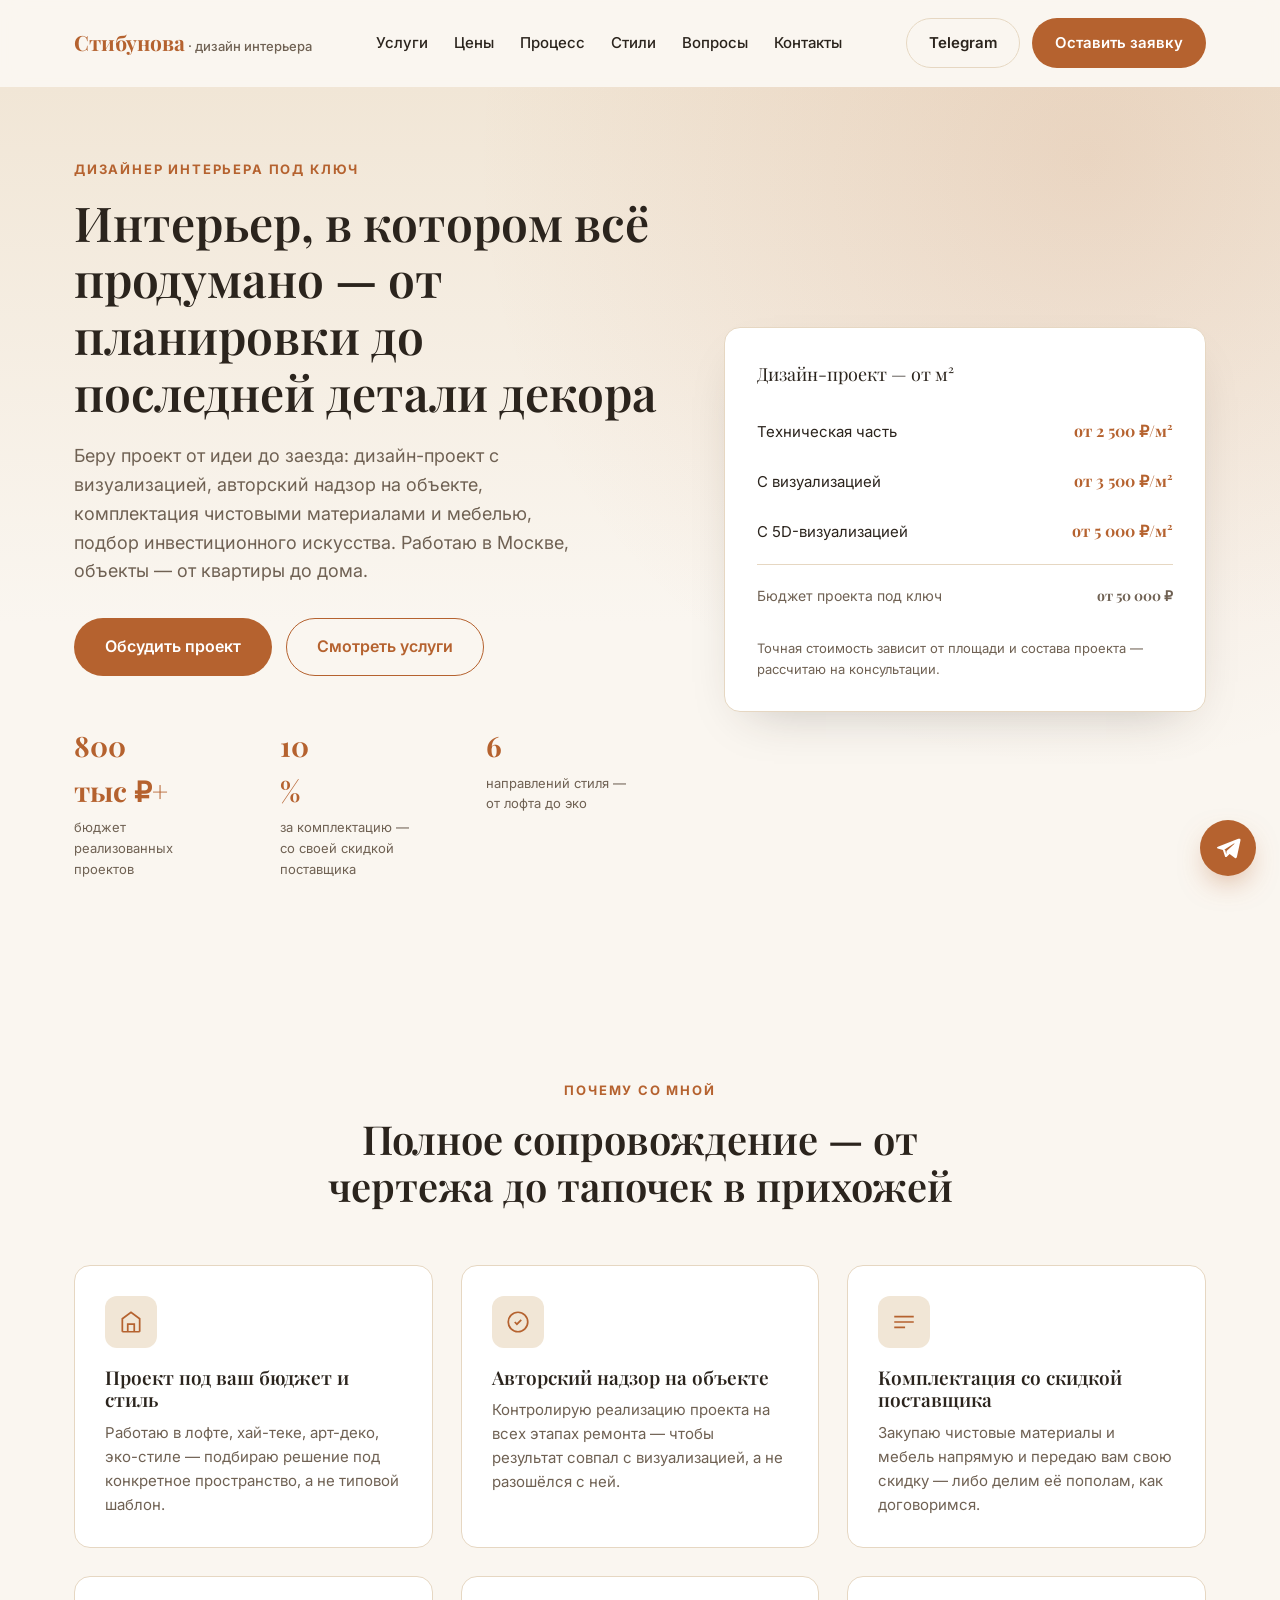
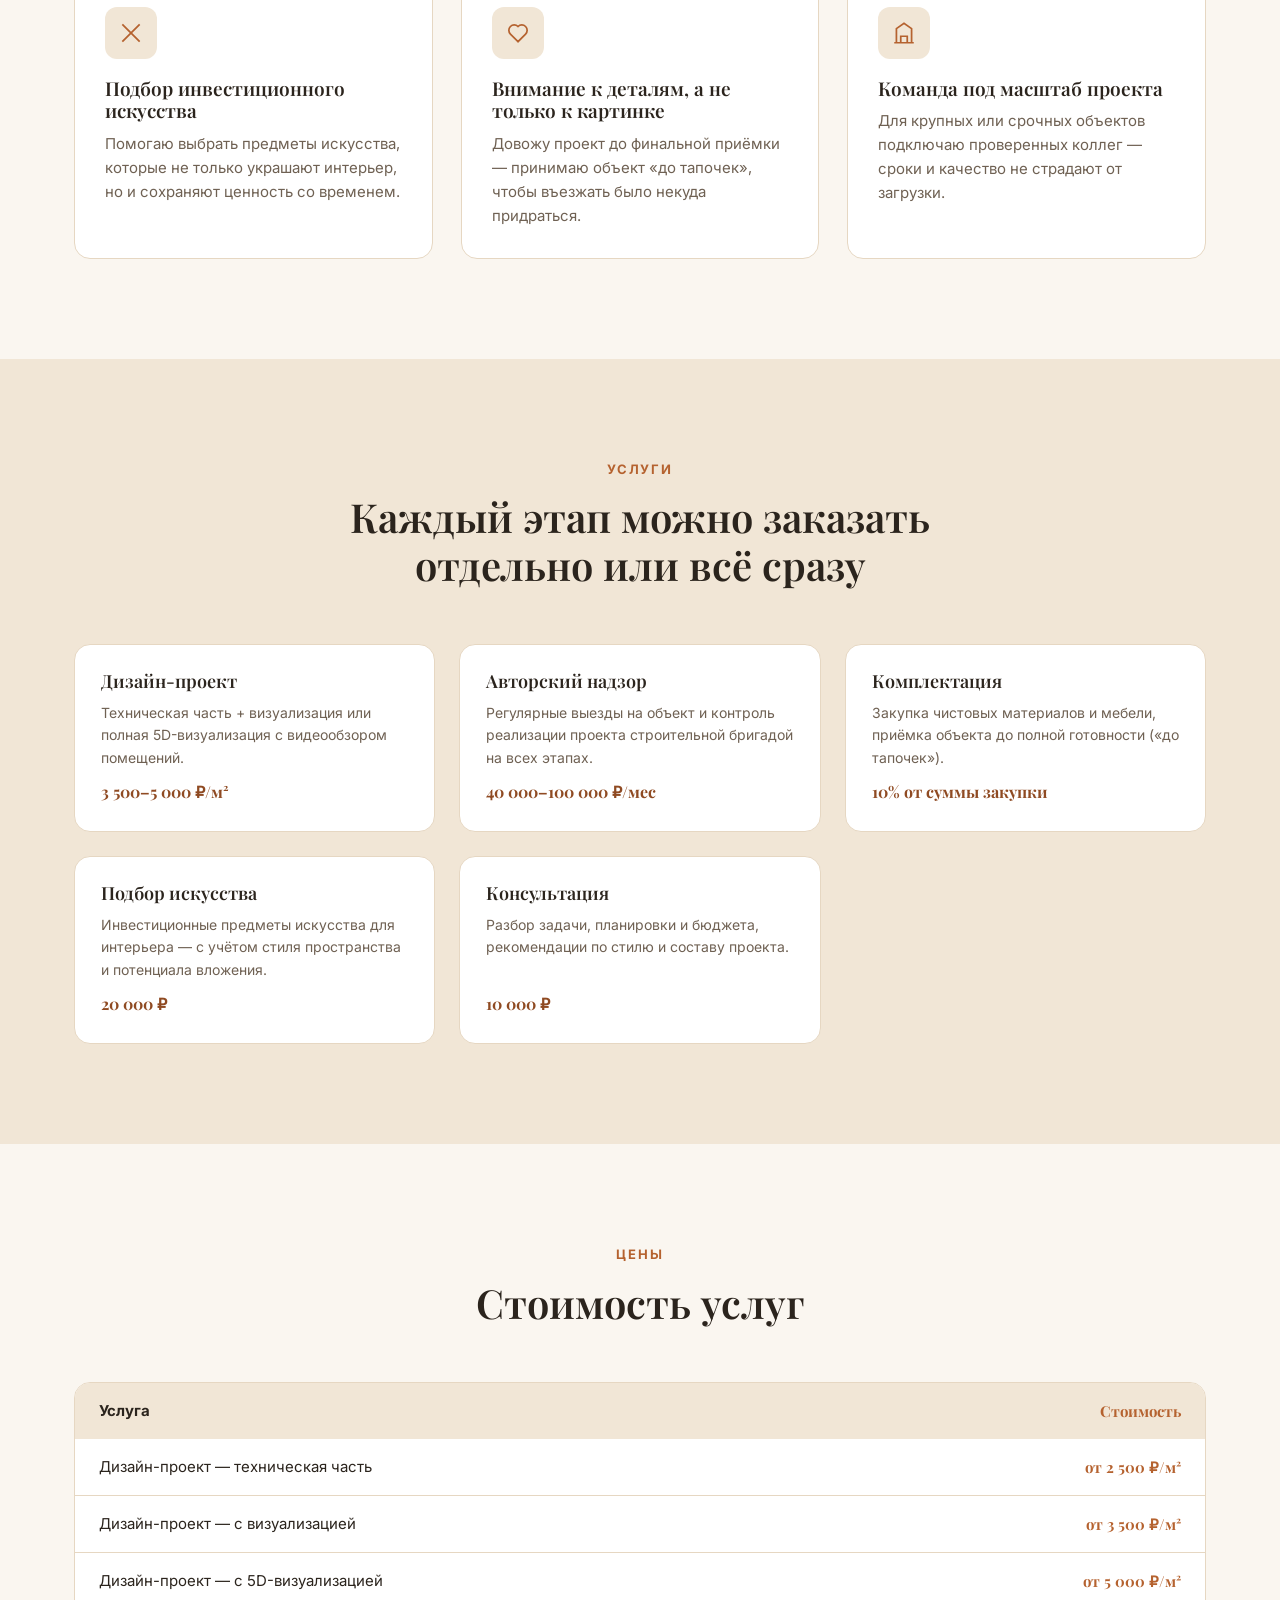
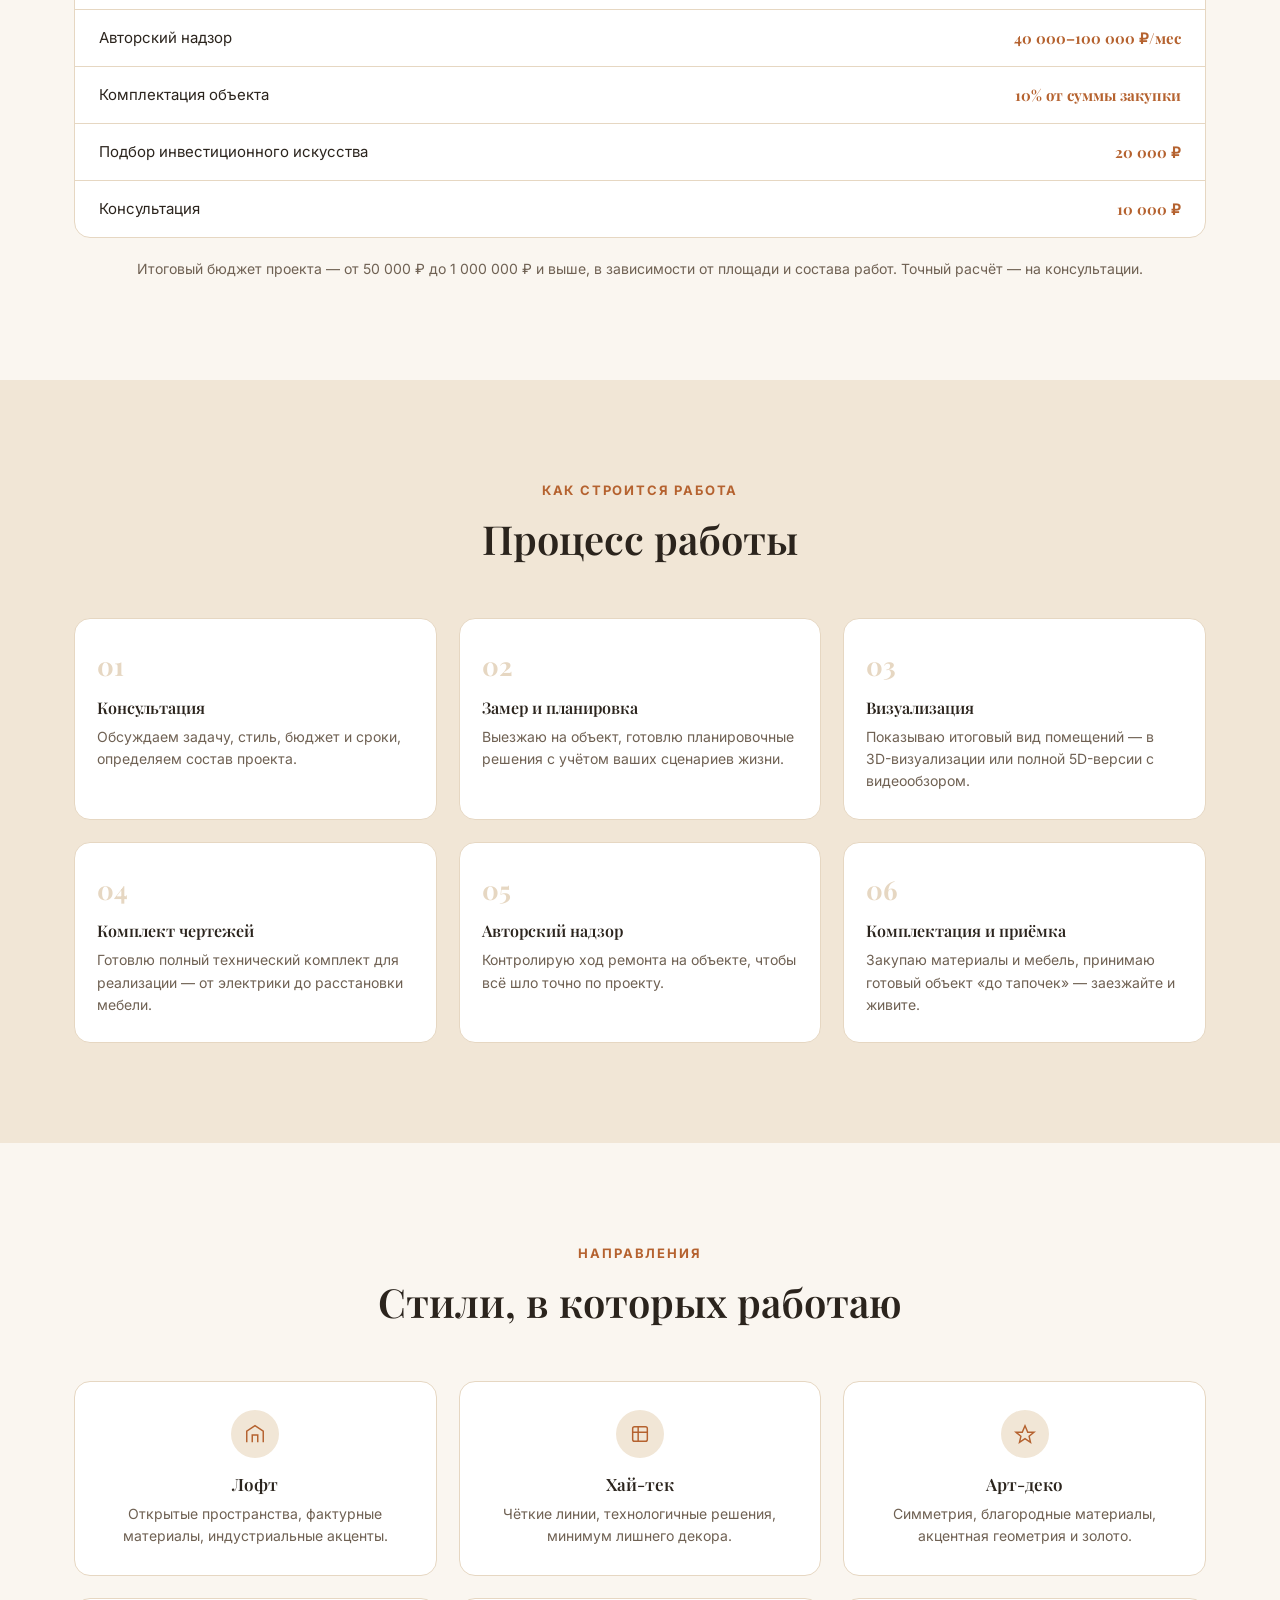
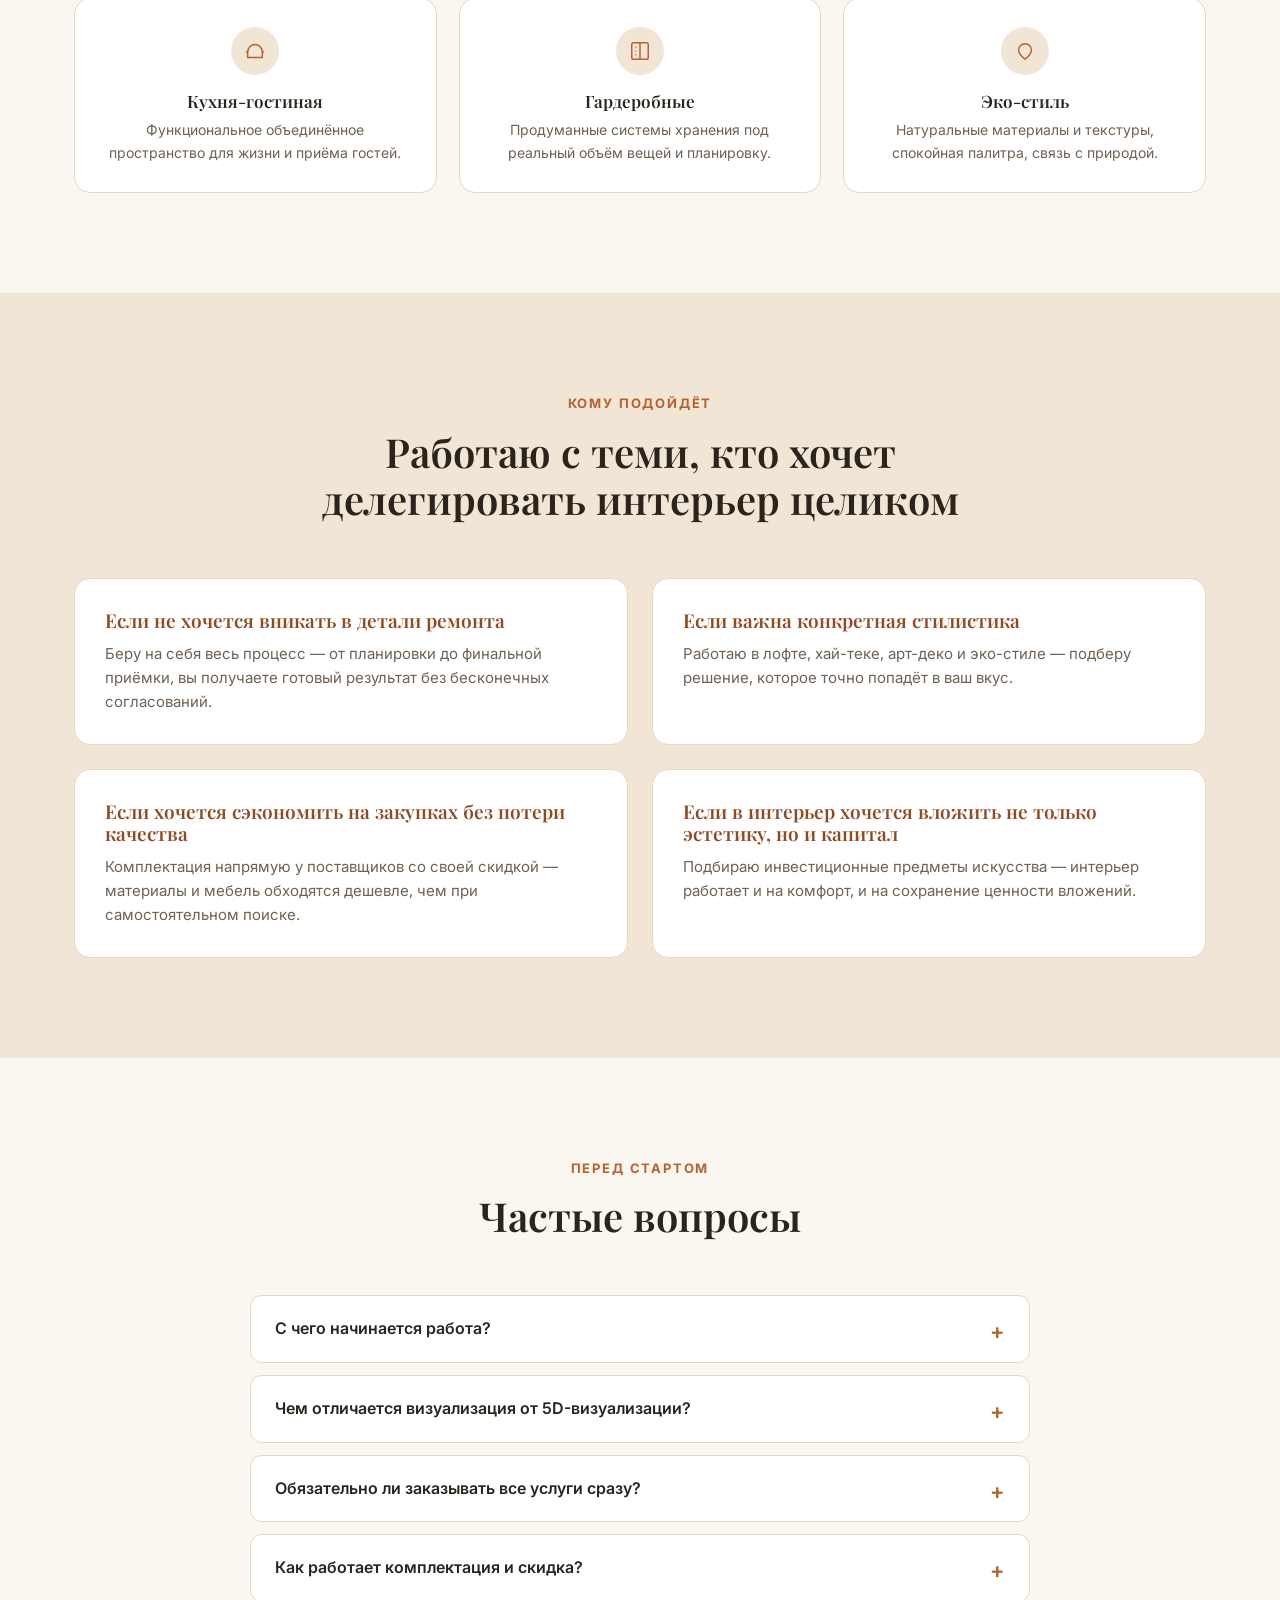
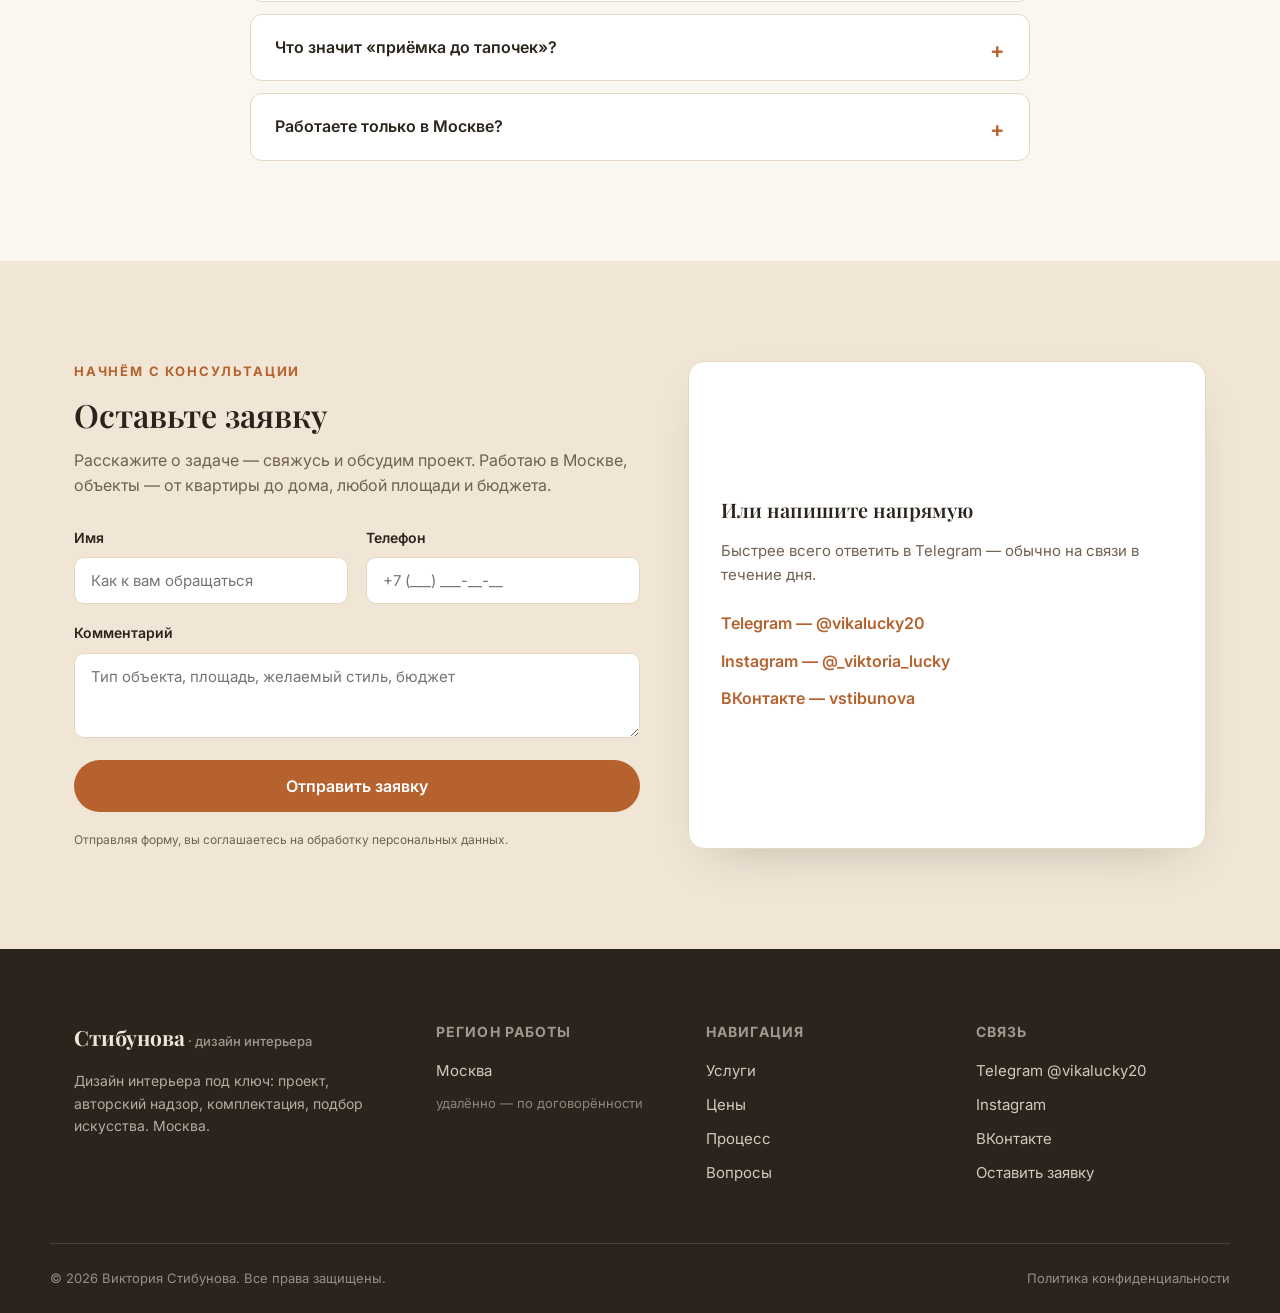
==== index.html @ 81be95ee "init: landing for Виктория Стибунова" ====
<!DOCTYPE html>
<html lang="ru">
<head>
<meta charset="UTF-8">
<meta name="viewport" content="width=device-width, initial-scale=1.0">
<title>Виктория Стибунова — дизайн интерьера под ключ | Москва</title>
<meta name="description" content="Дизайн-проект, авторский надзор, комплектация и подбор искусства. Полное сопровождение интерьера от идеи до заезда — без лишних нервов и переплат.">
<link rel="preconnect" href="https://fonts.googleapis.com">
<link rel="preconnect" href="https://fonts.gstatic.com" crossorigin>
<link href="https://fonts.googleapis.com/css2?family=Playfair+Display:wght@500;600;700&family=Inter:wght@400;500;600;700;800&display=swap" rel="stylesheet">
<link rel="stylesheet" href="styles.css">
</head>
<body>

<header class="header" id="header">
  <div class="header__inner container">
    <a href="#top" class="logo">Стибунова<span class="logo__suffix"> · дизайн интерьера</span></a>
    <nav class="nav" id="nav">
      <a href="#services">Услуги</a>
      <a href="#prices">Цены</a>
      <a href="#process">Процесс</a>
      <a href="#styles">Стили</a>
      <a href="#faq">Вопросы</a>
      <a href="#contacts">Контакты</a>
    </nav>
    <div class="header__actions">
      <a href="https://t.me/vikalucky20" target="_blank" rel="noopener" class="btn btn--ghost header__tg">Telegram</a>
      <a href="#form" class="btn btn--primary">Оставить заявку</a>
      <button class="burger" id="burger" aria-label="Меню"><span></span><span></span><span></span></button>
    </div>
  </div>
</header>

<main id="top">

  <!-- 1. HERO -->
  <section class="hero">
    <div class="container hero__inner">
      <div class="hero__text reveal">
        <p class="eyebrow">Дизайнер интерьера под ключ</p>
        <h1>Интерьер, в котором всё продумано — от планировки до последней детали декора</h1>
        <p class="hero__lead">Беру проект от идеи до заезда: дизайн-проект с визуализацией, авторский надзор на объекте, комплектация чистовыми материалами и мебелью, подбор инвестиционного искусства. Работаю в Москве, объекты — от квартиры до дома.</p>
        <div class="hero__cta">
          <a href="#form" class="btn btn--primary btn--lg">Обсудить проект</a>
          <a href="#services" class="btn btn--outline btn--lg">Смотреть услуги</a>
        </div>
        <div class="hero__stats">
          <div class="stat"><span class="stat__num" data-target="800">0</span><span class="stat__suffix"> тыс ₽+</span><span class="stat__label">бюджет реализованных проектов</span></div>
          <div class="stat"><span class="stat__num" data-target="10">0</span><span class="stat__suffix"> %</span><span class="stat__label">за комплектацию — со своей скидкой поставщика</span></div>
          <div class="stat"><span class="stat__num" data-target="6">0</span><span class="stat__suffix"></span><span class="stat__label">направлений стиля — от лофта до эко</span></div>
        </div>
      </div>
      <div class="hero__card reveal">
        <p class="hero__card-title">Дизайн-проект — от м²</p>
        <div class="hero__card-row">
          <span class="hero__card-label">Техническая часть</span>
          <span class="hero__card-value">от 2 500 ₽/м²</span>
        </div>
        <div class="hero__card-row">
          <span class="hero__card-label">С визуализацией</span>
          <span class="hero__card-value">от 3 500 ₽/м²</span>
        </div>
        <div class="hero__card-row">
          <span class="hero__card-label">С 5D-визуализацией</span>
          <span class="hero__card-value">от 5 000 ₽/м²</span>
        </div>
        <div class="hero__card-divider"></div>
        <div class="hero__card-row hero__card-row--muted">
          <span class="hero__card-label">Бюджет проекта под ключ</span>
          <span class="hero__card-value">от 50 000 ₽</span>
        </div>
        <p class="hero__card-note">Точная стоимость зависит от площади и состава проекта — рассчитаю на консультации.</p>
      </div>
    </div>
  </section>

  <!-- 2. ПРЕИМУЩЕСТВА -->
  <section class="section" id="advantages">
    <div class="container">
      <p class="eyebrow eyebrow--center">Почему со мной</p>
      <h2 class="section__title section__title--center">Полное сопровождение — от чертежа до тапочек в прихожей</h2>
      <div class="adv-grid">
        <div class="adv reveal">
          <div class="adv__icon">
            <svg width="26" height="26" viewBox="0 0 24 24" fill="none" stroke="currentColor" stroke-width="1.6"><path d="M4 21V9l8-6 8 6v12M4 21h16M9 21v-7h6v7"/></svg>
          </div>
          <h3>Проект под ваш бюджет и стиль</h3>
          <p>Работаю в лофте, хай-теке, арт-деко, эко-стиле — подбираю решение под конкретное пространство, а не типовой шаблон.</p>
        </div>
        <div class="adv reveal">
          <div class="adv__icon">
            <svg width="26" height="26" viewBox="0 0 24 24" fill="none" stroke="currentColor" stroke-width="1.6"><circle cx="12" cy="12" r="9"/><path d="M9 12l2 2 4-4"/></svg>
          </div>
          <h3>Авторский надзор на объекте</h3>
          <p>Контролирую реализацию проекта на всех этапах ремонта — чтобы результат совпал с визуализацией, а не разошёлся с ней.</p>
        </div>
        <div class="adv reveal">
          <div class="adv__icon">
            <svg width="26" height="26" viewBox="0 0 24 24" fill="none" stroke="currentColor" stroke-width="1.6"><path d="M3 7h18M3 12h18M3 17h10"/></svg>
          </div>
          <h3>Комплектация со скидкой поставщика</h3>
          <p>Закупаю чистовые материалы и мебель напрямую и передаю вам свою скидку — либо делим её пополам, как договоримся.</p>
        </div>
        <div class="adv reveal">
          <div class="adv__icon">
            <svg width="26" height="26" viewBox="0 0 24 24" fill="none" stroke="currentColor" stroke-width="1.6"><path d="M4 4l16 16M4 20L20 4"/></svg>
          </div>
          <h3>Подбор инвестиционного искусства</h3>
          <p>Помогаю выбрать предметы искусства, которые не только украшают интерьер, но и сохраняют ценность со временем.</p>
        </div>
        <div class="adv reveal">
          <div class="adv__icon">
            <svg width="26" height="26" viewBox="0 0 24 24" fill="none" stroke="currentColor" stroke-width="1.6"><path d="M12 20l-7-7a4.95 4.95 0 010-7 4.95 4.95 0 017 0l0 0a4.95 4.95 0 017 0 4.95 4.95 0 010 7l-7 7z"/></svg>
          </div>
          <h3>Внимание к деталям, а не только к картинке</h3>
          <p>Довожу проект до финальной приёмки — принимаю объект «до тапочек», чтобы въезжать было некуда придраться.</p>
        </div>
        <div class="adv reveal">
          <div class="adv__icon">
            <svg width="26" height="26" viewBox="0 0 24 24" fill="none" stroke="currentColor" stroke-width="1.6"><path d="M3 21h18M5 21V8l7-5 7 5v13M9 21v-6h6v6"/></svg>
          </div>
          <h3>Команда под масштаб проекта</h3>
          <p>Для крупных или срочных объектов подключаю проверенных коллег — сроки и качество не страдают от загрузки.</p>
        </div>
      </div>
    </div>
  </section>

  <!-- 3. УСЛУГИ -->
  <section class="section section--alt" id="services">
    <div class="container">
      <p class="eyebrow eyebrow--center">Услуги</p>
      <h2 class="section__title section__title--center">Каждый этап можно заказать отдельно или всё сразу</h2>
      <div class="srv-grid">
        <div class="srv reveal">
          <h3>Дизайн-проект</h3>
          <p>Техническая часть + визуализация или полная 5D-визуализация с видеообзором помещений.</p>
          <span class="srv__price">3 500–5 000 ₽/м²</span>
        </div>
        <div class="srv reveal">
          <h3>Авторский надзор</h3>
          <p>Регулярные выезды на объект и контроль реализации проекта строительной бригадой на всех этапах.</p>
          <span class="srv__price">40 000–100 000 ₽/мес</span>
        </div>
        <div class="srv reveal">
          <h3>Комплектация</h3>
          <p>Закупка чистовых материалов и мебели, приёмка объекта до полной готовности («до тапочек»).</p>
          <span class="srv__price">10% от суммы закупки</span>
        </div>
        <div class="srv reveal">
          <h3>Подбор искусства</h3>
          <p>Инвестиционные предметы искусства для интерьера — с учётом стиля пространства и потенциала вложения.</p>
          <span class="srv__price">20 000 ₽</span>
        </div>
        <div class="srv reveal">
          <h3>Консультация</h3>
          <p>Разбор задачи, планировки и бюджета, рекомендации по стилю и составу проекта.</p>
          <span class="srv__price">10 000 ₽</span>
        </div>
      </div>
    </div>
  </section>

  <!-- 5. ПРАЙС -->
  <section class="section" id="prices">
    <div class="container">
      <p class="eyebrow eyebrow--center">Цены</p>
      <h2 class="section__title section__title--center">Стоимость услуг</h2>
      <div class="price-table">
        <table>
          <thead>
            <tr><th>Услуга</th><th>Стоимость</th></tr>
          </thead>
          <tbody>
            <tr><td>Дизайн-проект — техническая часть</td><td>от 2 500 ₽/м²</td></tr>
            <tr><td>Дизайн-проект — с визуализацией</td><td>от 3 500 ₽/м²</td></tr>
            <tr><td>Дизайн-проект — с 5D-визуализацией</td><td>от 5 000 ₽/м²</td></tr>
            <tr><td>Авторский надзор</td><td>40 000–100 000 ₽/мес</td></tr>
            <tr><td>Комплектация объекта</td><td>10% от суммы закупки</td></tr>
            <tr><td>Подбор инвестиционного искусства</td><td>20 000 ₽</td></tr>
            <tr><td>Консультация</td><td>10 000 ₽</td></tr>
          </tbody>
        </table>
      </div>
      <p class="price-note">Итоговый бюджет проекта — от 50 000 ₽ до 1 000 000 ₽ и выше, в зависимости от площади и состава работ. Точный расчёт — на консультации.</p>
    </div>
  </section>

  <!-- 6. ПРОЦЕСС -->
  <section class="section section--alt" id="process">
    <div class="container">
      <p class="eyebrow eyebrow--center">Как строится работа</p>
      <h2 class="section__title section__title--center">Процесс работы</h2>
      <div class="steps">
        <div class="step reveal">
          <span class="step__num">01</span>
          <h3>Консультация</h3>
          <p>Обсуждаем задачу, стиль, бюджет и сроки, определяем состав проекта.</p>
        </div>
        <div class="step reveal">
          <span class="step__num">02</span>
          <h3>Замер и планировка</h3>
          <p>Выезжаю на объект, готовлю планировочные решения с учётом ваших сценариев жизни.</p>
        </div>
        <div class="step reveal">
          <span class="step__num">03</span>
          <h3>Визуализация</h3>
          <p>Показываю итоговый вид помещений — в 3D-визуализации или полной 5D-версии с видеообзором.</p>
        </div>
        <div class="step reveal">
          <span class="step__num">04</span>
          <h3>Комплект чертежей</h3>
          <p>Готовлю полный технический комплект для реализации — от электрики до расстановки мебели.</p>
        </div>
        <div class="step reveal">
          <span class="step__num">05</span>
          <h3>Авторский надзор</h3>
          <p>Контролирую ход ремонта на объекте, чтобы всё шло точно по проекту.</p>
        </div>
        <div class="step reveal">
          <span class="step__num">06</span>
          <h3>Комплектация и приёмка</h3>
          <p>Закупаю материалы и мебель, принимаю готовый объект «до тапочек» — заезжайте и живите.</p>
        </div>
      </div>
    </div>
  </section>

  <!-- 7. СТИЛИ -->
  <section class="section" id="styles">
    <div class="container">
      <p class="eyebrow eyebrow--center">Направления</p>
      <h2 class="section__title section__title--center">Стили, в которых работаю</h2>
      <div class="style-grid">
        <div class="style-card reveal">
          <div class="style-card__icon"><svg width="22" height="22" viewBox="0 0 24 24" fill="none" stroke="currentColor" stroke-width="1.6"><path d="M3 21V9l9-6 9 6v12"/><path d="M9 21v-8h6v8"/></svg></div>
          <h3>Лофт</h3>
          <p>Открытые пространства, фактурные материалы, индустриальные акценты.</p>
        </div>
        <div class="style-card reveal">
          <div class="style-card__icon"><svg width="22" height="22" viewBox="0 0 24 24" fill="none" stroke="currentColor" stroke-width="1.6"><rect x="4" y="4" width="16" height="16" rx="2"/><path d="M4 10h16M10 4v16"/></svg></div>
          <h3>Хай-тек</h3>
          <p>Чёткие линии, технологичные решения, минимум лишнего декора.</p>
        </div>
        <div class="style-card reveal">
          <div class="style-card__icon"><svg width="22" height="22" viewBox="0 0 24 24" fill="none" stroke="currentColor" stroke-width="1.6"><path d="M12 3l3 7h7l-5.5 4.5L18 21l-6-4-6 4 1.5-6.5L2 10h7z"/></svg></div>
          <h3>Арт-деко</h3>
          <p>Симметрия, благородные материалы, акцентная геометрия и золото.</p>
        </div>
        <div class="style-card reveal">
          <div class="style-card__icon"><svg width="22" height="22" viewBox="0 0 24 24" fill="none" stroke="currentColor" stroke-width="1.6"><path d="M4 13a8 8 0 0116 0M4 13v6h16v-6M4 13H2M22 13h-2"/></svg></div>
          <h3>Кухня-гостиная</h3>
          <p>Функциональное объединённое пространство для жизни и приёма гостей.</p>
        </div>
        <div class="style-card reveal">
          <div class="style-card__icon"><svg width="22" height="22" viewBox="0 0 24 24" fill="none" stroke="currentColor" stroke-width="1.6"><rect x="3" y="3" width="18" height="18" rx="2"/><path d="M12 3v18M7 8h1M7 12h1M7 16h1"/></svg></div>
          <h3>Гардеробные</h3>
          <p>Продуманные системы хранения под реальный объём вещей и планировку.</p>
        </div>
        <div class="style-card reveal">
          <div class="style-card__icon"><svg width="22" height="22" viewBox="0 0 24 24" fill="none" stroke="currentColor" stroke-width="1.6"><path d="M12 21c-4-3-7-6.5-7-10a7 7 0 0114 0c0 3.5-3 7-7 10z"/></svg></div>
          <h3>Эко-стиль</h3>
          <p>Натуральные материалы и текстуры, спокойная палитра, связь с природой.</p>
        </div>
      </div>
    </div>
  </section>

  <!-- 7.5 КОМУ ПОДХОДИТ -->
  <section class="section section--alt" id="fit">
    <div class="container">
      <p class="eyebrow eyebrow--center">Кому подойдёт</p>
      <h2 class="section__title section__title--center">Работаю с теми, кто хочет делегировать интерьер целиком</h2>
      <div class="fit-grid">
        <div class="fit reveal">
          <h3>Если не хочется вникать в детали ремонта</h3>
          <p>Беру на себя весь процесс — от планировки до финальной приёмки, вы получаете готовый результат без бесконечных согласований.</p>
        </div>
        <div class="fit reveal">
          <h3>Если важна конкретная стилистика</h3>
          <p>Работаю в лофте, хай-теке, арт-деко и эко-стиле — подберу решение, которое точно попадёт в ваш вкус.</p>
        </div>
        <div class="fit reveal">
          <h3>Если хочется сэкономить на закупках без потери качества</h3>
          <p>Комплектация напрямую у поставщиков со своей скидкой — материалы и мебель обходятся дешевле, чем при самостоятельном поиске.</p>
        </div>
        <div class="fit reveal">
          <h3>Если в интерьер хочется вложить не только эстетику, но и капитал</h3>
          <p>Подбираю инвестиционные предметы искусства — интерьер работает и на комфорт, и на сохранение ценности вложений.</p>
        </div>
      </div>
    </div>
  </section>

  <!-- 8. FAQ -->
  <section class="section" id="faq">
    <div class="container">
      <p class="eyebrow eyebrow--center">Перед стартом</p>
      <h2 class="section__title section__title--center">Частые вопросы</h2>
      <div class="faq">
        <details class="faq__item reveal">
          <summary>С чего начинается работа?</summary>
          <p>С бесплатного обсуждения задачи или платной консультации — разбираем планировку, бюджет, желаемый стиль и сроки. После этого фиксируем состав проекта и стоимость.</p>
        </details>
        <details class="faq__item reveal">
          <summary>Чем отличается визуализация от 5D-визуализации?</summary>
          <p>Обычная визуализация — это реалистичные статичные изображения каждого помещения. 5D-визуализация добавляет видеообзор — вы «проходите» по будущему интерьеру и видите, как пространства связаны между собой.</p>
        </details>
        <details class="faq__item reveal">
          <summary>Обязательно ли заказывать все услуги сразу?</summary>
          <p>Нет. Можно заказать только дизайн-проект, а авторский надзор, комплектацию и подбор искусства подключить отдельно — на любом этапе, в том числе после сдачи проекта.</p>
        </details>
        <details class="faq__item reveal">
          <summary>Как работает комплектация и скидка?</summary>
          <p>Закупаю чистовые материалы и мебель у проверенных поставщиков. Скидку, которую получаю от поставщика, либо полностью передаю вам, либо делим пополам — договариваемся заранее, до начала закупок.</p>
        </details>
        <details class="faq__item reveal">
          <summary>Что значит «приёмка до тапочек»?</summary>
          <p>Это финальная проверка объекта перед заездом — вплоть до мелочей вроде расстановки текстиля и аксессуаров. Заезжаете в полностью готовый, обжитой интерьер.</p>
        </details>
        <details class="faq__item reveal">
          <summary>Работаете только в Москве?</summary>
          <p>Основной регион работы — Москва, очно выезжаю на объект и авторский надзор. По проекту без выезда возможна удалённая работа — обсуждается индивидуально.</p>
        </details>
      </div>
    </div>
  </section>

  <!-- 9. ФОРМА -->
  <section class="section section--alt" id="form">
    <div class="container form-section">
      <div class="form-col reveal">
        <p class="eyebrow">Начнём с консультации</p>
        <h2>Оставьте заявку</h2>
        <p class="form-lead">Расскажите о задаче — свяжусь и обсудим проект. Работаю в Москве, объекты — от квартиры до дома, любой площади и бюджета.</p>
        <form id="leadForm" class="form">
          <input type="text" name="_gotcha" style="display:none" tabindex="-1" autocomplete="off">
          <div class="form__row">
            <label>Имя
              <input type="text" name="name" required placeholder="Как к вам обращаться">
            </label>
            <label>Телефон
              <input type="tel" name="phone" required placeholder="+7 (___) ___-__-__">
            </label>
          </div>
          <label>Комментарий
            <textarea name="comment" rows="3" placeholder="Тип объекта, площадь, желаемый стиль, бюджет"></textarea>
          </label>
          <button type="submit" class="btn btn--primary btn--lg form__submit">Отправить заявку</button>
          <p class="form__privacy">Отправляя форму, вы соглашаетесь на обработку персональных данных.</p>
        </form>
      </div>
      <div class="form-side reveal">
        <h3>Или напишите напрямую</h3>
        <p>Быстрее всего ответить в Telegram — обычно на связи в течение дня.</p>
        <div class="form-side__links">
          <a href="https://t.me/vikalucky20" target="_blank" rel="noopener">Telegram — @vikalucky20</a>
          <a href="https://www.instagram.com/_viktoria_lucky" target="_blank" rel="noopener">Instagram — @_viktoria_lucky</a>
          <a href="https://vk.ru/vstibunova" target="_blank" rel="noopener">ВКонтакте — vstibunova</a>
        </div>
      </div>
    </div>
  </section>

</main>

<!-- 10. КОНТАКТЫ + FOOTER -->
<footer class="footer" id="contacts">
  <div class="container footer__inner">
    <div class="footer__brand">
      <a href="#top" class="logo logo--footer">Стибунова<span class="logo__suffix"> · дизайн интерьера</span></a>
      <p>Дизайн интерьера под ключ: проект, авторский надзор, комплектация, подбор искусства. Москва.</p>
    </div>
    <div class="footer__col">
      <h4>Регион работы</h4>
      <p>Москва</p>
      <p class="footer__muted">удалённо — по договорённости</p>
    </div>
    <div class="footer__col">
      <h4>Навигация</h4>
      <a href="#services">Услуги</a>
      <a href="#prices">Цены</a>
      <a href="#process">Процесс</a>
      <a href="#faq">Вопросы</a>
    </div>
    <div class="footer__col">
      <h4>Связь</h4>
      <a href="https://t.me/vikalucky20" target="_blank" rel="noopener">Telegram @vikalucky20</a>
      <a href="https://www.instagram.com/_viktoria_lucky" target="_blank" rel="noopener">Instagram</a>
      <a href="https://vk.ru/vstibunova" target="_blank" rel="noopener">ВКонтакте</a>
      <a href="#form">Оставить заявку</a>
    </div>
  </div>
  <div class="container footer__bottom">
    <p>© <span id="year"></span> Виктория Стибунова. Все права защищены.</p>
    <a href="privacy.html">Политика конфиденциальности</a>
  </div>
</footer>

<a href="https://t.me/vikalucky20" target="_blank" rel="noopener" class="fab" aria-label="Написать в Telegram">
  <svg width="26" height="26" viewBox="0 0 24 24" fill="currentColor"><path d="M21.5 3.5L2.7 10.9c-1.2.5-1.2 1.2-.2 1.5l4.8 1.5 1.9 5.7c.2.6.4.8.9.8.5 0 .7-.2 1-.5l2.4-2.3 4.9 3.6c.9.5 1.6.2 1.8-.8l3.3-15.4c.3-1.2-.5-1.8-1-1.5zM8.5 13.6l9-5.7c.4-.3.8-.1.5.2l-7.3 6.6-.3 3.1-1-3.9z"/></svg>
</a>

<script src="script.js"></script>
</body>
</html>
---- styles.css ----
:root {
  --cream: #faf6f0;
  --cream-2: #f1e6d6;
  --white: #ffffff;
  --stone: #e6d7c2;
  --ink: #2b241d;
  --ink-soft: #6f6153;
  --accent: #b5622f;
  --accent-dark: #8f4a22;
  --gold: #c9a961;
  --radius: 16px;
  --shadow: 0 20px 50px -25px rgba(43, 36, 29, 0.28);
  --font-head: 'Playfair Display', serif;
  --font-body: 'Inter', sans-serif;
}

* { box-sizing: border-box; margin: 0; padding: 0; }

html { scroll-behavior: smooth; }

body {
  font-family: var(--font-body);
  color: var(--ink);
  background: var(--cream);
  line-height: 1.6;
  -webkit-font-smoothing: antialiased;
}

img { max-width: 100%; display: block; }

.container {
  max-width: 1180px;
  margin: 0 auto;
  padding: 0 24px;
}

h1, h2, h3 {
  font-family: var(--font-head);
  color: var(--ink);
  font-weight: 600;
  line-height: 1.18;
}

a { color: inherit; text-decoration: none; }

.eyebrow {
  font-size: 13px;
  font-weight: 700;
  letter-spacing: 0.14em;
  text-transform: uppercase;
  color: var(--accent);
  margin-bottom: 14px;
}
.eyebrow--center { text-align: center; }

.section { padding: 100px 0; }
.section--alt { background: var(--cream-2); }

.section__title {
  font-size: 40px;
  max-width: 720px;
  margin-bottom: 56px;
}
.section__title--center { margin-left: auto; margin-right: auto; text-align: center; }

/* Buttons */
.btn {
  display: inline-flex;
  align-items: center;
  justify-content: center;
  gap: 8px;
  padding: 12px 22px;
  border-radius: 999px;
  font-weight: 600;
  font-size: 15px;
  border: 1.5px solid transparent;
  cursor: pointer;
  transition: all 0.2s ease;
  white-space: nowrap;
  font-family: var(--font-body);
}
.btn--primary { background: var(--accent); color: var(--white); }
.btn--primary:hover { background: var(--accent-dark); }
.btn--outline { border-color: var(--accent); color: var(--accent); }
.btn--outline:hover { background: var(--accent); color: var(--white); }
.btn--ghost { color: var(--ink); border-color: var(--stone); }
.btn--ghost:hover { border-color: var(--accent); color: var(--accent); }
.btn--lg { padding: 15px 30px; font-size: 16px; }

/* Header */
.header {
  position: sticky;
  top: 0;
  z-index: 100;
  background: rgba(250, 246, 240, 0.88);
  backdrop-filter: blur(10px);
  border-bottom: 1px solid transparent;
  transition: border-color 0.2s ease, box-shadow 0.2s ease;
}
.header.scrolled { border-color: var(--stone); box-shadow: 0 8px 24px -20px rgba(0,0,0,0.3); }
.header__inner {
  display: flex;
  align-items: center;
  justify-content: space-between;
  gap: 24px;
  min-width: 0;
  padding: 18px 24px;
}
.logo {
  flex-shrink: 0;
  font-family: var(--font-head);
  font-size: 21px;
  font-weight: 700;
  color: var(--accent);
}
.logo__suffix { font-family: var(--font-body); font-size: 13px; font-weight: 500; color: var(--ink-soft); }
.nav { display: flex; align-items: center; gap: 26px; }
.nav a { white-space: nowrap; font-size: 15px; font-weight: 500; color: var(--ink); transition: color 0.15s; }
.nav a:hover { color: var(--accent); }
.header__actions { display: flex; align-items: center; gap: 12px; flex-shrink: 0; }
.header__tg { white-space: nowrap; }
.burger { display: none; flex-direction: column; justify-content: center; gap: 5px; width: 36px; height: 36px; background: none; border: none; cursor: pointer; }
.burger span { display: block; width: 22px; height: 2px; background: var(--ink); transition: 0.2s; }
.burger.is-open span:nth-child(1) { transform: translateY(7px) rotate(45deg); }
.burger.is-open span:nth-child(2) { opacity: 0; }
.burger.is-open span:nth-child(3) { transform: translateY(-7px) rotate(-45deg); }

/* Hero */
.hero {
  padding: 72px 0 100px;
  position: relative;
  background:
    radial-gradient(circle at 85% 8%, rgba(181,98,47,0.14), transparent 45%),
    linear-gradient(180deg, var(--cream-2) 0%, var(--cream) 60%);
}
.hero__inner { display: grid; grid-template-columns: 1.1fr 0.9fr; gap: 60px; align-items: center; position: relative; z-index: 1; }
.hero__text h1 { font-size: 48px; margin-bottom: 22px; }
.hero__lead { font-size: 18px; color: var(--ink-soft); margin-bottom: 32px; max-width: 520px; }
.hero__cta { display: flex; gap: 14px; flex-wrap: wrap; margin-bottom: 48px; }
.hero__stats { display: grid; grid-template-columns: repeat(3, auto); gap: 28px; }
.stat { display: flex; flex-direction: column; }
.stat__num { font-family: var(--font-head); font-size: 28px; font-weight: 700; color: var(--accent); display: inline-block; }
.stat__suffix { font-family: var(--font-head); font-size: 28px; font-weight: 700; color: var(--accent); }
.stat__label { font-size: 13px; color: var(--ink-soft); margin-top: 4px; max-width: 140px; }

.hero__card {
  background: var(--white);
  border: 1px solid var(--stone);
  border-radius: var(--radius);
  padding: 32px;
  box-shadow: var(--shadow);
}
.hero__card-title { font-family: var(--font-head); font-size: 18px; margin-bottom: 18px; color: var(--ink); }
.hero__card-row { display: flex; justify-content: space-between; align-items: baseline; gap: 16px; padding: 12px 0; }
.hero__card-row--muted .hero__card-label,
.hero__card-row--muted .hero__card-value { color: var(--ink-soft); font-size: 14px; }
.hero__card-label { font-size: 15px; }
.hero__card-value { font-family: var(--font-head); font-weight: 700; color: var(--accent); white-space: nowrap; }
.hero__card-divider { height: 1px; background: var(--stone); margin: 8px 0; }
.hero__card-note { margin-top: 18px; font-size: 13px; color: var(--ink-soft); }

/* Advantages */
.adv-grid { display: grid; grid-template-columns: repeat(3, 1fr); gap: 28px; }
.adv { background: var(--white); border: 1px solid var(--stone); border-radius: var(--radius); padding: 30px; }
.adv__icon { width: 52px; height: 52px; border-radius: 12px; background: var(--cream-2); color: var(--accent); display: flex; align-items: center; justify-content: center; margin-bottom: 18px; }
.adv h3 { font-size: 19px; margin-bottom: 10px; }
.adv p { color: var(--ink-soft); font-size: 15px; }

/* Services */
.srv-grid { display: grid; grid-template-columns: repeat(3, 1fr); gap: 24px; }
.srv { background: var(--white); border: 1px solid var(--stone); border-radius: var(--radius); padding: 26px; display: flex; flex-direction: column; gap: 10px; }
.srv h3 { font-size: 18px; }
.srv p { color: var(--ink-soft); font-size: 14px; flex-grow: 1; }
.srv__price { font-family: var(--font-head); font-weight: 700; color: var(--accent-dark); font-size: 16px; }

/* Price table */
.price-table { overflow-x: auto; border: 1px solid var(--stone); border-radius: var(--radius); background: var(--white); }
.price-table table { width: 100%; border-collapse: collapse; min-width: 480px; }
.price-table th, .price-table td { text-align: left; padding: 16px 24px; font-size: 15px; }
.price-table th { background: var(--cream-2); font-weight: 700; color: var(--ink); }
.price-table td:last-child, .price-table th:last-child { text-align: right; font-family: var(--font-head); font-weight: 700; color: var(--accent); white-space: nowrap; }
.price-table tbody tr + tr { border-top: 1px solid var(--stone); }
.price-note { margin-top: 20px; color: var(--ink-soft); font-size: 14px; text-align: center; }

/* Steps */
.steps { display: grid; grid-template-columns: repeat(3, 1fr); gap: 22px; }
.step { background: var(--white); border: 1px solid var(--stone); border-radius: var(--radius); padding: 26px 22px; }
.step__num { font-family: var(--font-head); font-size: 26px; font-weight: 700; color: var(--stone); }
.step h3 { font-size: 16px; margin: 12px 0 8px; }
.step p { font-size: 14px; color: var(--ink-soft); }

/* Fit */
.fit-grid { display: grid; grid-template-columns: repeat(2, 1fr); gap: 24px; }
.fit { background: var(--white); border: 1px solid var(--stone); border-radius: var(--radius); padding: 30px; }
.fit h3 { font-size: 19px; margin-bottom: 10px; color: var(--accent-dark); }
.fit p { color: var(--ink-soft); font-size: 15px; }

/* Styles grid (без фото) */
.style-grid { display: grid; grid-template-columns: repeat(3, 1fr); gap: 22px; }
.style-card { background: var(--white); border: 1px solid var(--stone); border-radius: var(--radius); padding: 28px; text-align: center; }
.style-card__icon { width: 48px; height: 48px; margin: 0 auto 16px; border-radius: 50%; background: var(--cream-2); color: var(--accent); display: flex; align-items: center; justify-content: center; }
.style-card h3 { font-size: 17px; margin-bottom: 8px; }
.style-card p { color: var(--ink-soft); font-size: 14px; }

/* FAQ */
.faq { max-width: 780px; margin: 0 auto; display: flex; flex-direction: column; gap: 12px; }
.faq__item { background: var(--white); border: 1px solid var(--stone); border-radius: 12px; padding: 20px 24px; }
.faq__item summary { cursor: pointer; font-weight: 600; font-size: 16px; list-style: none; position: relative; padding-right: 28px; }
.faq__item summary::-webkit-details-marker { display: none; }
.faq__item summary::after { content: '+'; position: absolute; right: 0; top: -2px; font-size: 22px; color: var(--accent); }
.faq__item[open] summary::after { content: '–'; }
.faq__item p { margin-top: 14px; color: var(--ink-soft); font-size: 15px; }

/* Form */
.form-section { display: grid; grid-template-columns: 1fr 1fr; gap: 48px; align-items: stretch; }
.form-col h2 { font-size: 32px; margin-bottom: 14px; }
.form-lead { color: var(--ink-soft); margin-bottom: 28px; }
.form { display: flex; flex-direction: column; gap: 18px; }
.form__row { display: grid; grid-template-columns: 1fr 1fr; gap: 18px; }
.form label { display: flex; flex-direction: column; gap: 8px; font-size: 14px; font-weight: 600; }
.form input, .form textarea {
  font-family: var(--font-body);
  font-size: 15px;
  padding: 13px 16px;
  border: 1.5px solid var(--stone);
  border-radius: 10px;
  background: var(--white);
  color: var(--ink);
  resize: vertical;
}
.form input:focus, .form textarea:focus { outline: none; border-color: var(--accent); }
.form__submit { margin-top: 4px; }
.form__privacy { font-size: 12px; color: var(--ink-soft); }
.form-side {
  background: var(--white);
  border: 1px solid var(--stone);
  border-radius: var(--radius);
  box-shadow: var(--shadow);
  padding: 32px;
  display: flex;
  flex-direction: column;
  justify-content: center;
  gap: 18px;
}
.form-side h3 { font-size: 20px; }
.form-side p { color: var(--ink-soft); font-size: 15px; }
.form-side__links { display: flex; flex-direction: column; gap: 12px; margin-top: 6px; }
.form-side__links a { font-weight: 600; color: var(--accent); }
.form-side__links a:hover { color: var(--accent-dark); }

/* Footer */
.footer { background: var(--ink); color: #efe6da; padding: 72px 0 0; }
.footer__inner { display: grid; grid-template-columns: 1.4fr 1fr 1fr 1fr; gap: 40px; padding-bottom: 48px; border-bottom: 1px solid rgba(239,230,218,0.15); }
.footer__brand p { margin-top: 16px; color: rgba(239,230,218,0.7); font-size: 14px; max-width: 320px; }
.logo--footer { color: #efe6da; }
.logo--footer .logo__suffix { color: rgba(239,230,218,0.6); }
.footer__col h4 { font-size: 14px; text-transform: uppercase; letter-spacing: 0.08em; margin-bottom: 16px; color: rgba(239,230,218,0.6); }
.footer__col a, .footer__col p { display: block; margin-bottom: 10px; color: rgba(239,230,218,0.85); font-size: 15px; }
.footer__col a:hover { color: #fff; }
.footer__muted { color: rgba(239,230,218,0.5) !important; font-size: 13px !important; }
.footer__bottom { display: flex; justify-content: space-between; align-items: center; padding: 24px 0; font-size: 13px; color: rgba(239,230,218,0.55); flex-wrap: wrap; gap: 12px; }

/* FAB */
.fab {
  position: fixed;
  right: 24px;
  bottom: 24px;
  width: 56px;
  height: 56px;
  border-radius: 50%;
  background: var(--accent);
  color: #fff;
  display: flex;
  align-items: center;
  justify-content: center;
  box-shadow: 0 12px 30px -10px rgba(181,98,47,0.6);
  z-index: 90;
  transition: transform 0.2s ease;
}
.fab:hover { transform: translateY(-3px); }

/* Reveal animation */
.reveal { opacity: 0; transform: translateY(24px); transition: opacity 0.6s ease, transform 0.6s ease; }
.reveal.is-visible { opacity: 1; transform: translateY(0); }

/* ===== BREAKPOINTS ===== */
@media (max-width: 1180px) {
  .nav { gap: 16px; }
  .nav a { font-size: 14px; }
}

@media (max-width: 1100px) {
  .nav { display: none; }
  .burger { display: flex; }
  .nav.is-open {
    display: flex;
    flex-direction: column;
    position: absolute;
    top: 100%;
    left: 0;
    right: 0;
    background: var(--cream);
    border-bottom: 1px solid var(--stone);
    padding: 16px 24px 24px;
    gap: 4px;
  }
  .nav.is-open a { padding: 10px 0; }
  .adv-grid, .srv-grid, .style-grid { grid-template-columns: repeat(2, 1fr); }
  .steps { grid-template-columns: repeat(2, 1fr); }
}

@media (max-width: 900px) {
  .header__tg { display: none; }
  .hero__inner { grid-template-columns: 1fr; }
  .hero__text h1 { font-size: 34px; }
  .hero__stats { grid-template-columns: repeat(3, auto); row-gap: 22px; }
  .adv-grid, .srv-grid, .style-grid { grid-template-columns: repeat(2, 1fr); }
  .steps { grid-template-columns: repeat(2, 1fr); }
  .fit-grid { grid-template-columns: 1fr; }
  .form-section { grid-template-columns: 1fr; }
  .footer__inner { grid-template-columns: 1fr 1fr; }
  .section { padding: 72px 0; }
  .section__title { font-size: 26px; }
}

@media (max-width: 560px) {
  .header__tg { display: none; }
  .adv-grid, .srv-grid, .steps, .style-grid { grid-template-columns: 1fr; }
  .form__row { grid-template-columns: 1fr; }
  .hero__stats { grid-template-columns: repeat(2, auto); }
  .footer__inner { grid-template-columns: 1fr; }
}

@media (max-width: 380px) {
  .logo__suffix { display: none; }
  .hero__text h1 { font-size: 28px; }
}
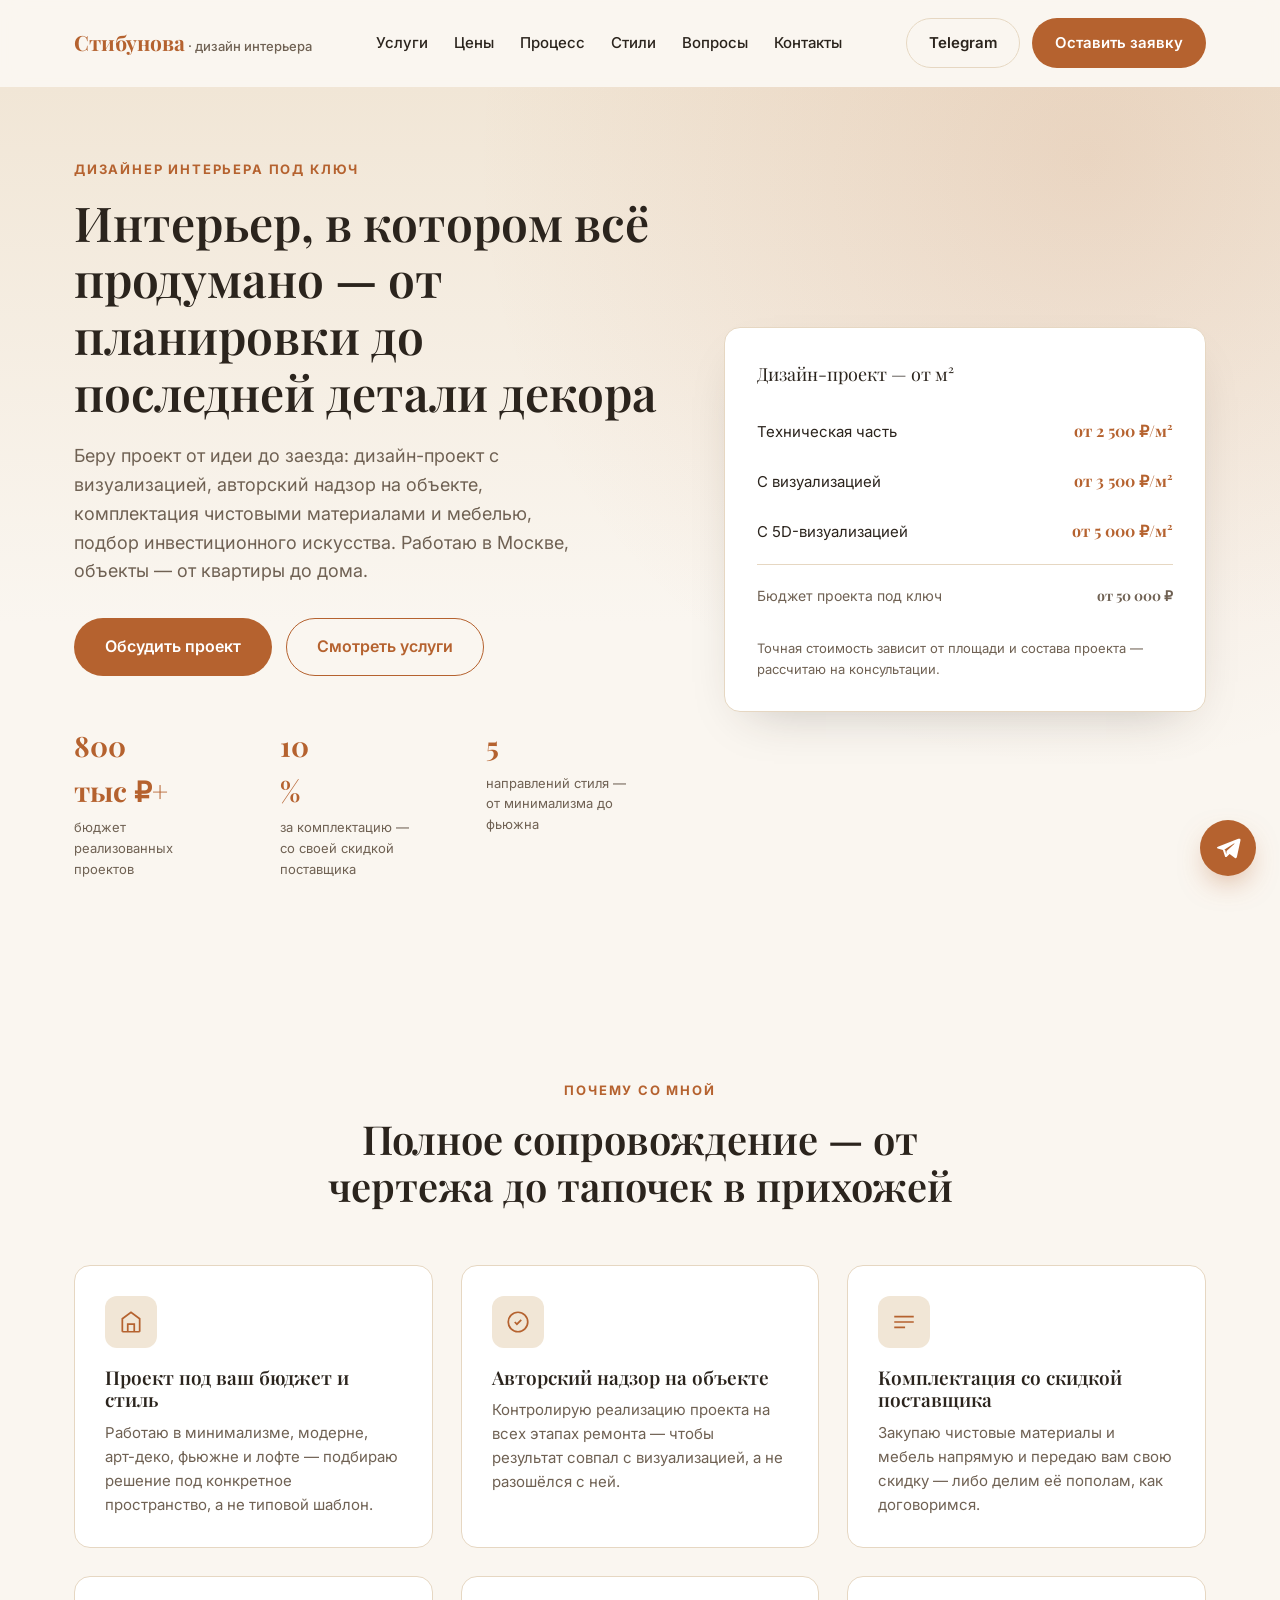
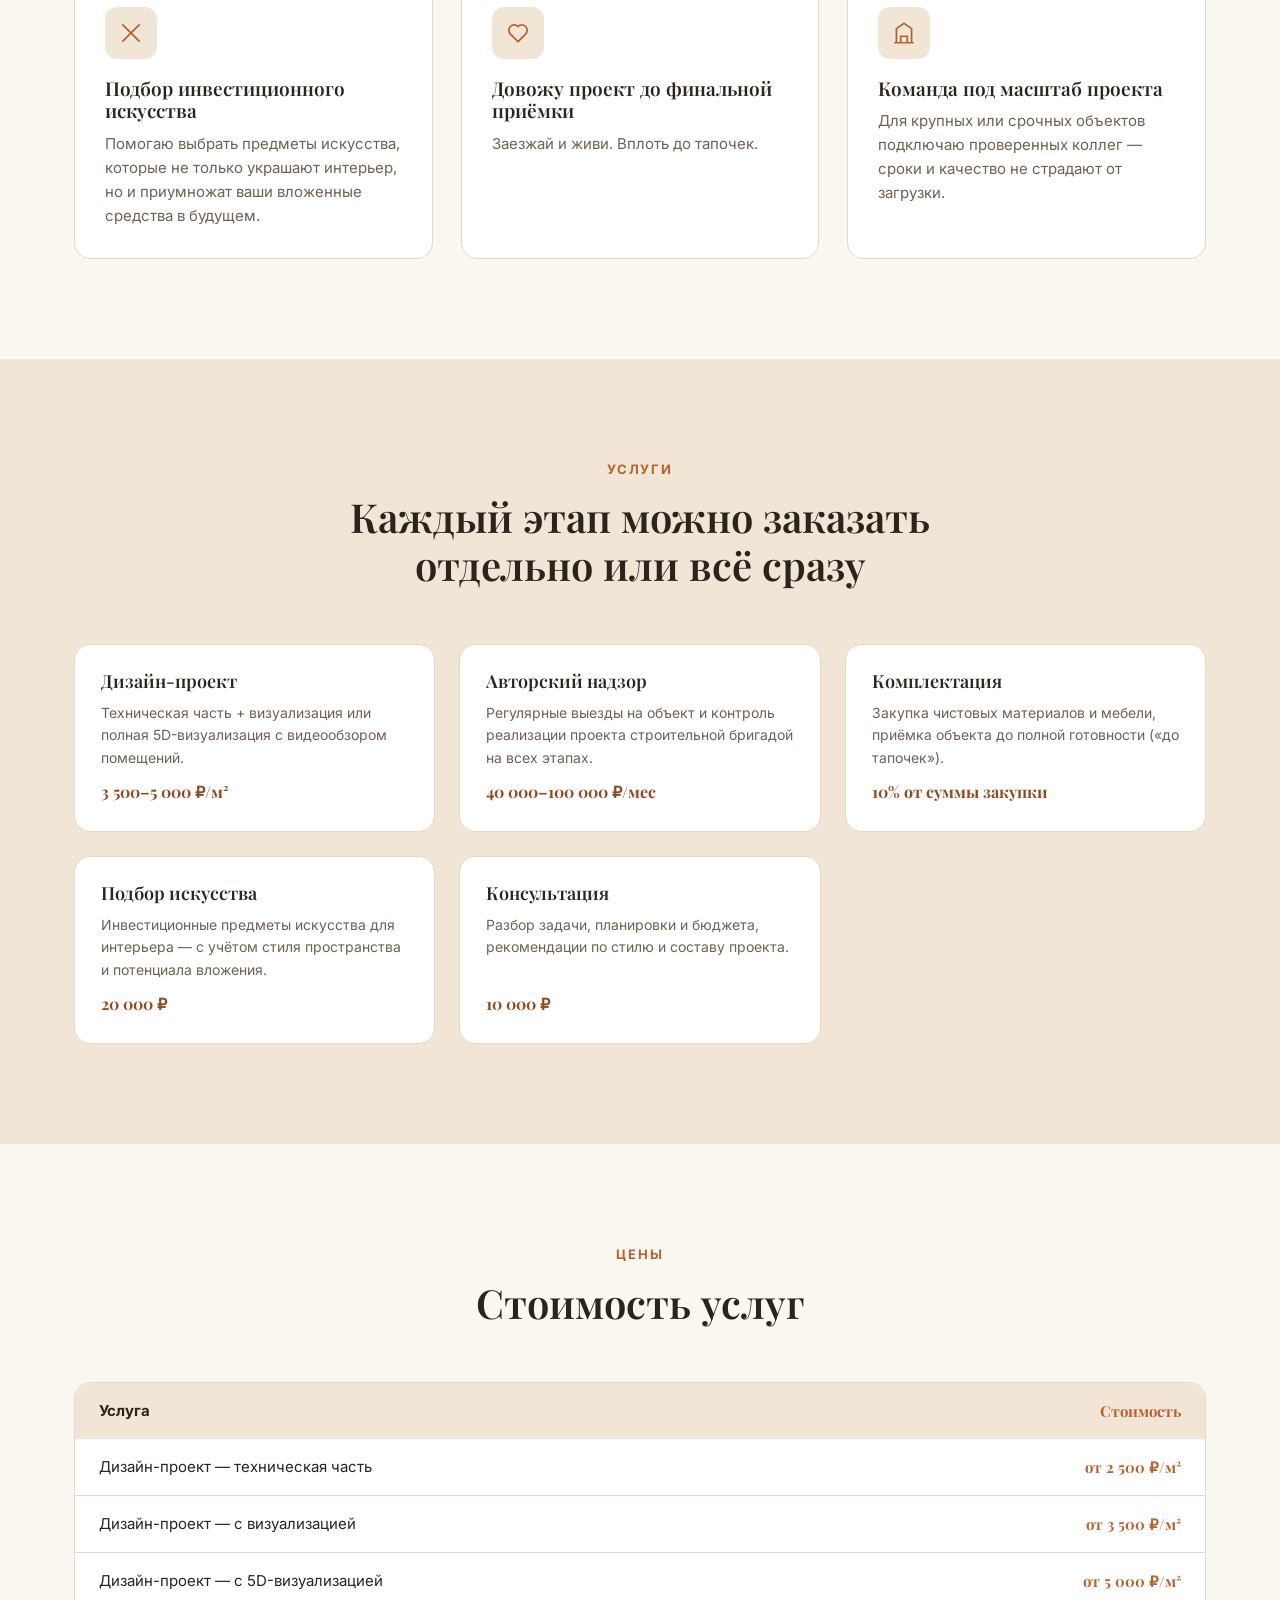
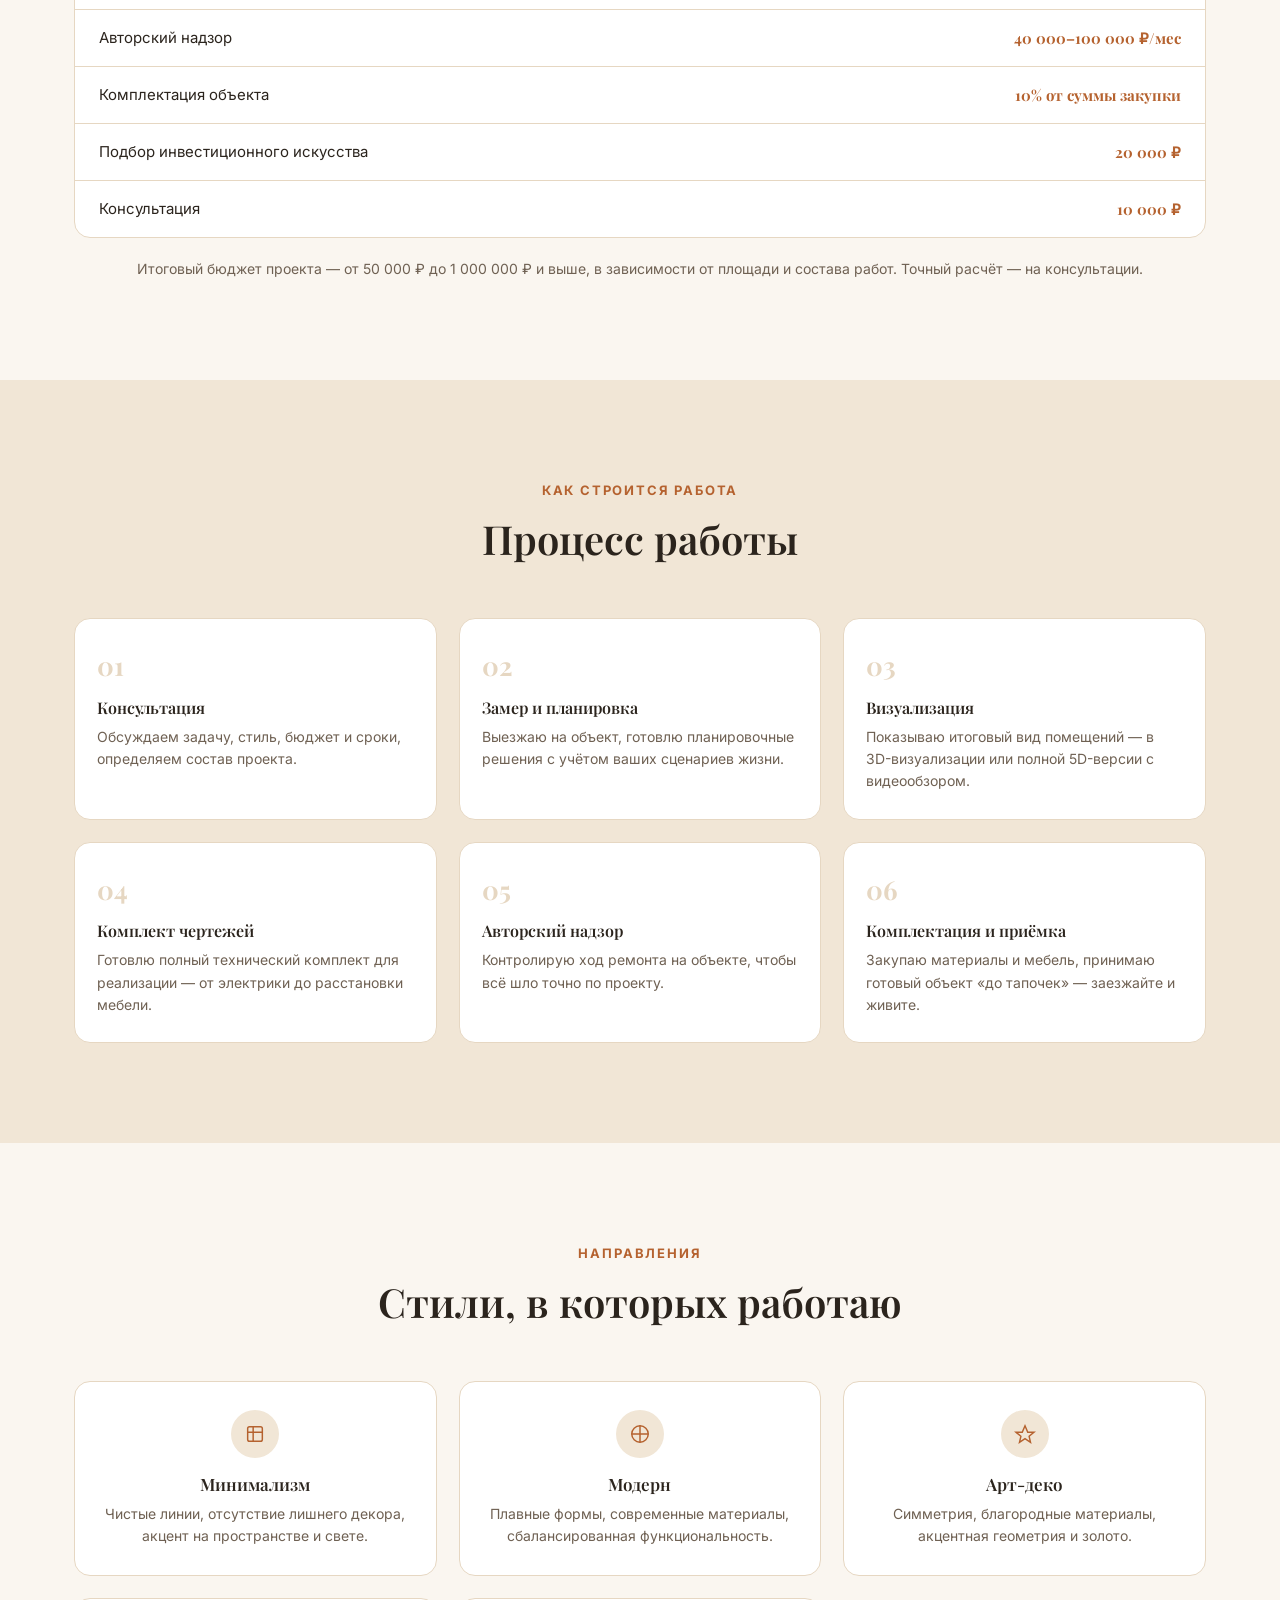
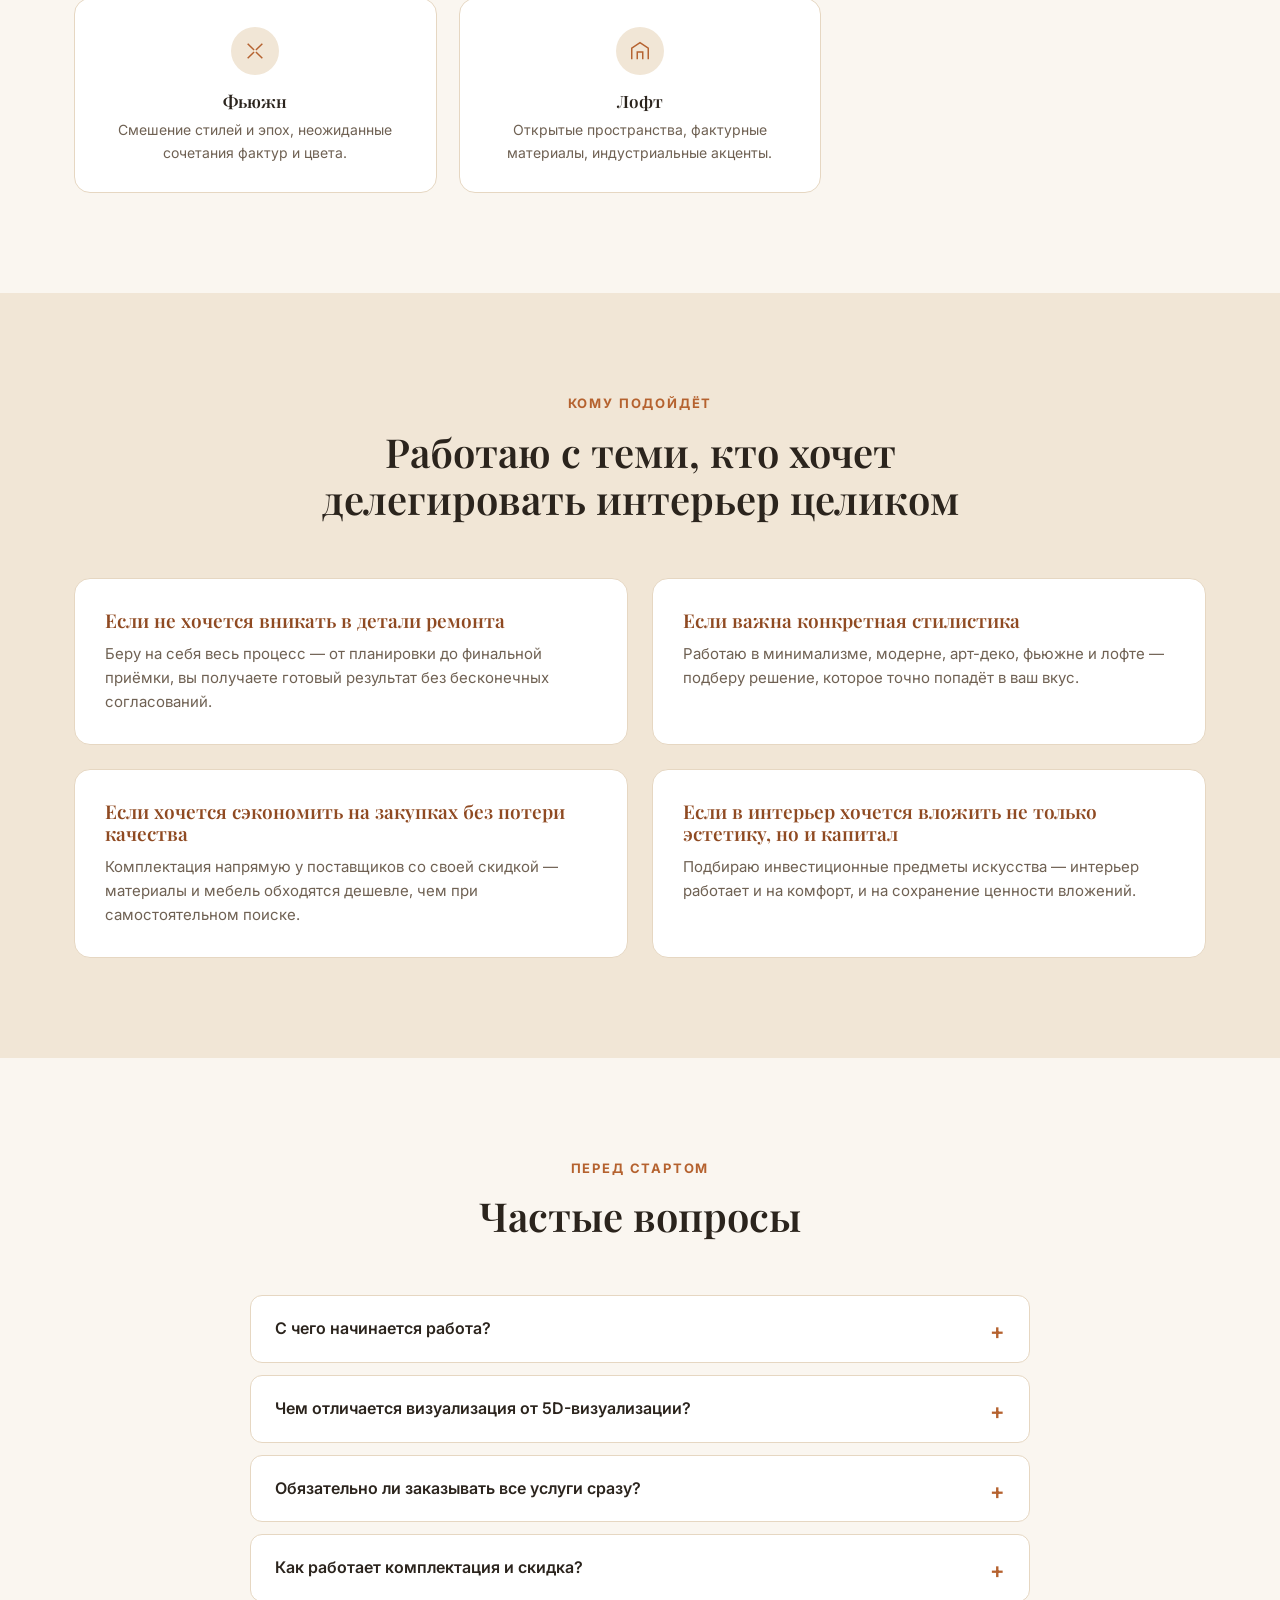
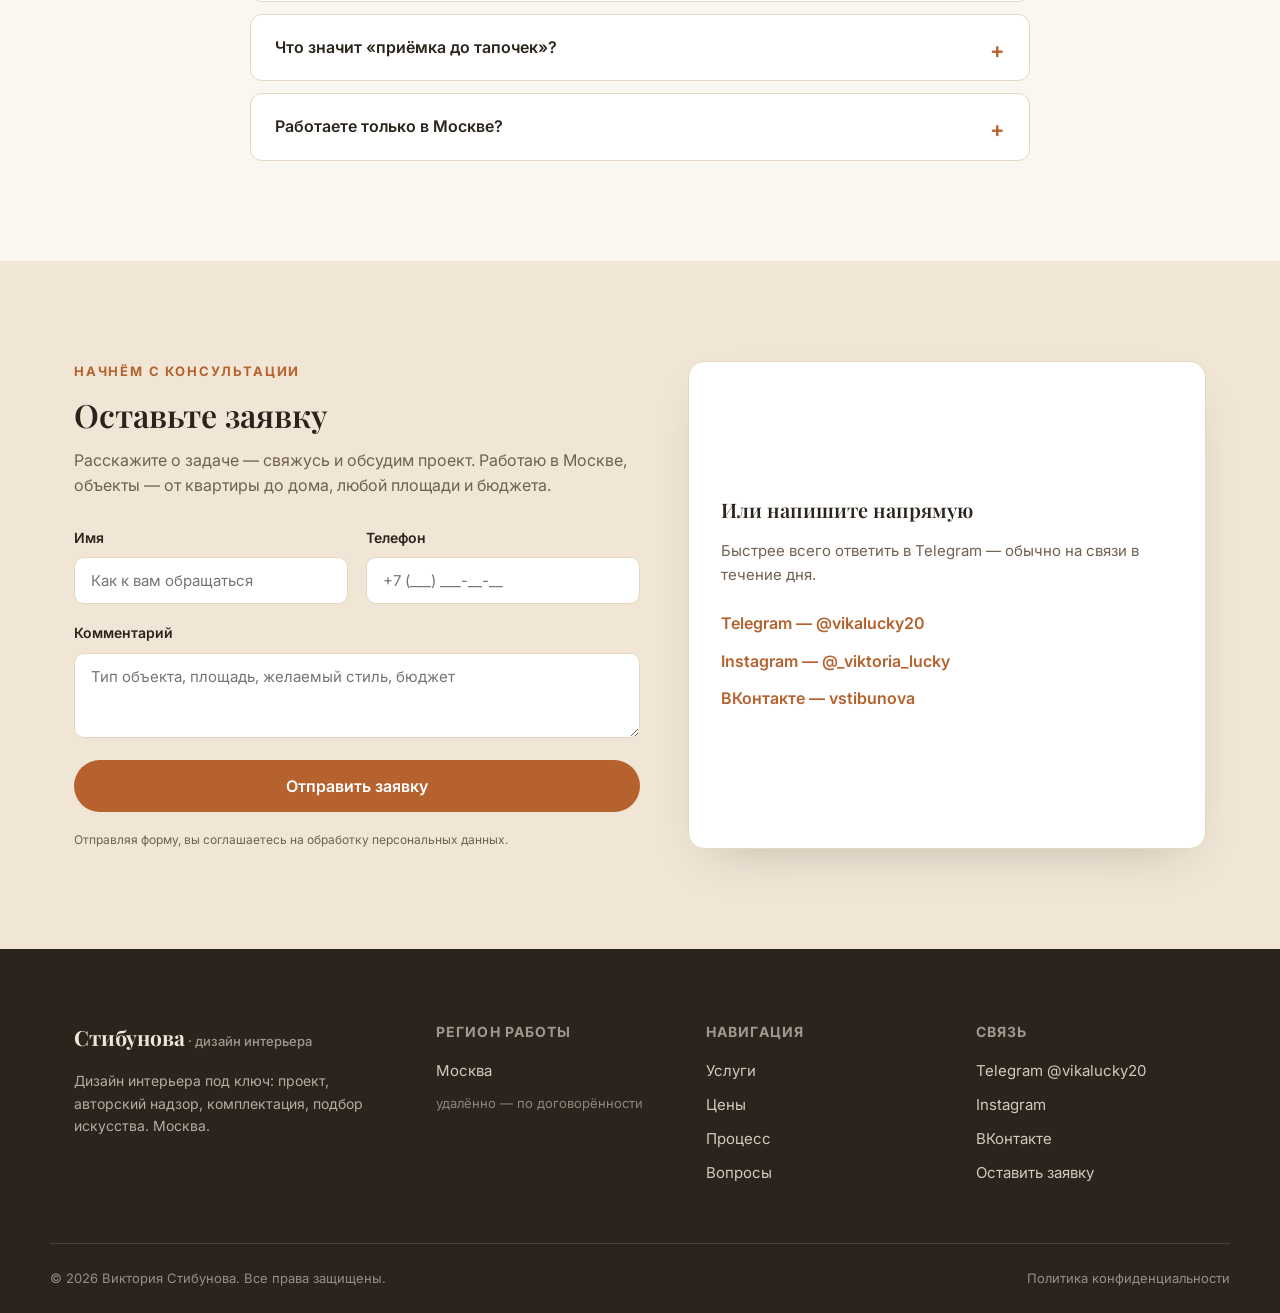
==== commit f0ccef78: "fix: правки клиента — тексты про искусство/приёмку, обновлён список стилей Co-Authored-By: Claude So" ====
--- a/index.html
+++ b/index.html
@@ -47,7 +47,7 @@
         <div class="hero__stats">
           <div class="stat"><span class="stat__num" data-target="800">0</span><span class="stat__suffix"> тыс ₽+</span><span class="stat__label">бюджет реализованных проектов</span></div>
           <div class="stat"><span class="stat__num" data-target="10">0</span><span class="stat__suffix"> %</span><span class="stat__label">за комплектацию — со своей скидкой поставщика</span></div>
-          <div class="stat"><span class="stat__num" data-target="6">0</span><span class="stat__suffix"></span><span class="stat__label">направлений стиля — от лофта до эко</span></div>
+          <div class="stat"><span class="stat__num" data-target="5">0</span><span class="stat__suffix"></span><span class="stat__label">направлений стиля — от минимализма до фьюжна</span></div>
         </div>
       </div>
       <div class="hero__card reveal">
@@ -85,7 +85,7 @@
             <svg width="26" height="26" viewBox="0 0 24 24" fill="none" stroke="currentColor" stroke-width="1.6"><path d="M4 21V9l8-6 8 6v12M4 21h16M9 21v-7h6v7"/></svg>
           </div>
           <h3>Проект под ваш бюджет и стиль</h3>
-          <p>Работаю в лофте, хай-теке, арт-деко, эко-стиле — подбираю решение под конкретное пространство, а не типовой шаблон.</p>
+          <p>Работаю в минимализме, модерне, арт-деко, фьюжне и лофте — подбираю решение под конкретное пространство, а не типовой шаблон.</p>
         </div>
         <div class="adv reveal">
           <div class="adv__icon">
@@ -106,14 +106,14 @@
             <svg width="26" height="26" viewBox="0 0 24 24" fill="none" stroke="currentColor" stroke-width="1.6"><path d="M4 4l16 16M4 20L20 4"/></svg>
           </div>
           <h3>Подбор инвестиционного искусства</h3>
-          <p>Помогаю выбрать предметы искусства, которые не только украшают интерьер, но и сохраняют ценность со временем.</p>
+          <p>Помогаю выбрать предметы искусства, которые не только украшают интерьер, но и приумножат ваши вложенные средства в будущем.</p>
         </div>
         <div class="adv reveal">
           <div class="adv__icon">
             <svg width="26" height="26" viewBox="0 0 24 24" fill="none" stroke="currentColor" stroke-width="1.6"><path d="M12 20l-7-7a4.95 4.95 0 010-7 4.95 4.95 0 017 0l0 0a4.95 4.95 0 017 0 4.95 4.95 0 010 7l-7 7z"/></svg>
           </div>
-          <h3>Внимание к деталям, а не только к картинке</h3>
-          <p>Довожу проект до финальной приёмки — принимаю объект «до тапочек», чтобы въезжать было некуда придраться.</p>
+          <h3>Довожу проект до финальной приёмки</h3>
+          <p>Заезжай и живи. Вплоть до тапочек.</p>
         </div>
         <div class="adv reveal">
           <div class="adv__icon">
@@ -233,14 +233,14 @@
       <h2 class="section__title section__title--center">Стили, в которых работаю</h2>
       <div class="style-grid">
         <div class="style-card reveal">
-          <div class="style-card__icon"><svg width="22" height="22" viewBox="0 0 24 24" fill="none" stroke="currentColor" stroke-width="1.6"><path d="M3 21V9l9-6 9 6v12"/><path d="M9 21v-8h6v8"/></svg></div>
-          <h3>Лофт</h3>
-          <p>Открытые пространства, фактурные материалы, индустриальные акценты.</p>
+          <div class="style-card__icon"><svg width="22" height="22" viewBox="0 0 24 24" fill="none" stroke="currentColor" stroke-width="1.6"><rect x="4" y="4" width="16" height="16" rx="2"/><path d="M4 10h16M10 4v16"/></svg></div>
+          <h3>Минимализм</h3>
+          <p>Чистые линии, отсутствие лишнего декора, акцент на пространстве и свете.</p>
         </div>
         <div class="style-card reveal">
-          <div class="style-card__icon"><svg width="22" height="22" viewBox="0 0 24 24" fill="none" stroke="currentColor" stroke-width="1.6"><rect x="4" y="4" width="16" height="16" rx="2"/><path d="M4 10h16M10 4v16"/></svg></div>
-          <h3>Хай-тек</h3>
-          <p>Чёткие линии, технологичные решения, минимум лишнего декора.</p>
+          <div class="style-card__icon"><svg width="22" height="22" viewBox="0 0 24 24" fill="none" stroke="currentColor" stroke-width="1.6"><circle cx="12" cy="12" r="9"/><path d="M12 3v18M3 12h18"/></svg></div>
+          <h3>Модерн</h3>
+          <p>Плавные формы, современные материалы, сбалансированная функциональность.</p>
         </div>
         <div class="style-card reveal">
           <div class="style-card__icon"><svg width="22" height="22" viewBox="0 0 24 24" fill="none" stroke="currentColor" stroke-width="1.6"><path d="M12 3l3 7h7l-5.5 4.5L18 21l-6-4-6 4 1.5-6.5L2 10h7z"/></svg></div>
@@ -248,19 +248,14 @@
           <p>Симметрия, благородные материалы, акцентная геометрия и золото.</p>
         </div>
         <div class="style-card reveal">
-          <div class="style-card__icon"><svg width="22" height="22" viewBox="0 0 24 24" fill="none" stroke="currentColor" stroke-width="1.6"><path d="M4 13a8 8 0 0116 0M4 13v6h16v-6M4 13H2M22 13h-2"/></svg></div>
-          <h3>Кухня-гостиная</h3>
-          <p>Функциональное объединённое пространство для жизни и приёма гостей.</p>
+          <div class="style-card__icon"><svg width="22" height="22" viewBox="0 0 24 24" fill="none" stroke="currentColor" stroke-width="1.6"><path d="M4 4l7 7M20 4l-7 7M4 20l7-7M20 20l-7-7"/></svg></div>
+          <h3>Фьюжн</h3>
+          <p>Смешение стилей и эпох, неожиданные сочетания фактур и цвета.</p>
         </div>
         <div class="style-card reveal">
-          <div class="style-card__icon"><svg width="22" height="22" viewBox="0 0 24 24" fill="none" stroke="currentColor" stroke-width="1.6"><rect x="3" y="3" width="18" height="18" rx="2"/><path d="M12 3v18M7 8h1M7 12h1M7 16h1"/></svg></div>
-          <h3>Гардеробные</h3>
-          <p>Продуманные системы хранения под реальный объём вещей и планировку.</p>
-        </div>
-        <div class="style-card reveal">
-          <div class="style-card__icon"><svg width="22" height="22" viewBox="0 0 24 24" fill="none" stroke="currentColor" stroke-width="1.6"><path d="M12 21c-4-3-7-6.5-7-10a7 7 0 0114 0c0 3.5-3 7-7 10z"/></svg></div>
-          <h3>Эко-стиль</h3>
-          <p>Натуральные материалы и текстуры, спокойная палитра, связь с природой.</p>
+          <div class="style-card__icon"><svg width="22" height="22" viewBox="0 0 24 24" fill="none" stroke="currentColor" stroke-width="1.6"><path d="M3 21V9l9-6 9 6v12"/><path d="M9 21v-8h6v8"/></svg></div>
+          <h3>Лофт</h3>
+          <p>Открытые пространства, фактурные материалы, индустриальные акценты.</p>
         </div>
       </div>
     </div>
@@ -278,7 +273,7 @@
         </div>
         <div class="fit reveal">
           <h3>Если важна конкретная стилистика</h3>
-          <p>Работаю в лофте, хай-теке, арт-деко и эко-стиле — подберу решение, которое точно попадёт в ваш вкус.</p>
+          <p>Работаю в минимализме, модерне, арт-деко, фьюжне и лофте — подберу решение, которое точно попадёт в ваш вкус.</p>
         </div>
         <div class="fit reveal">
           <h3>Если хочется сэкономить на закупках без потери качества</h3>
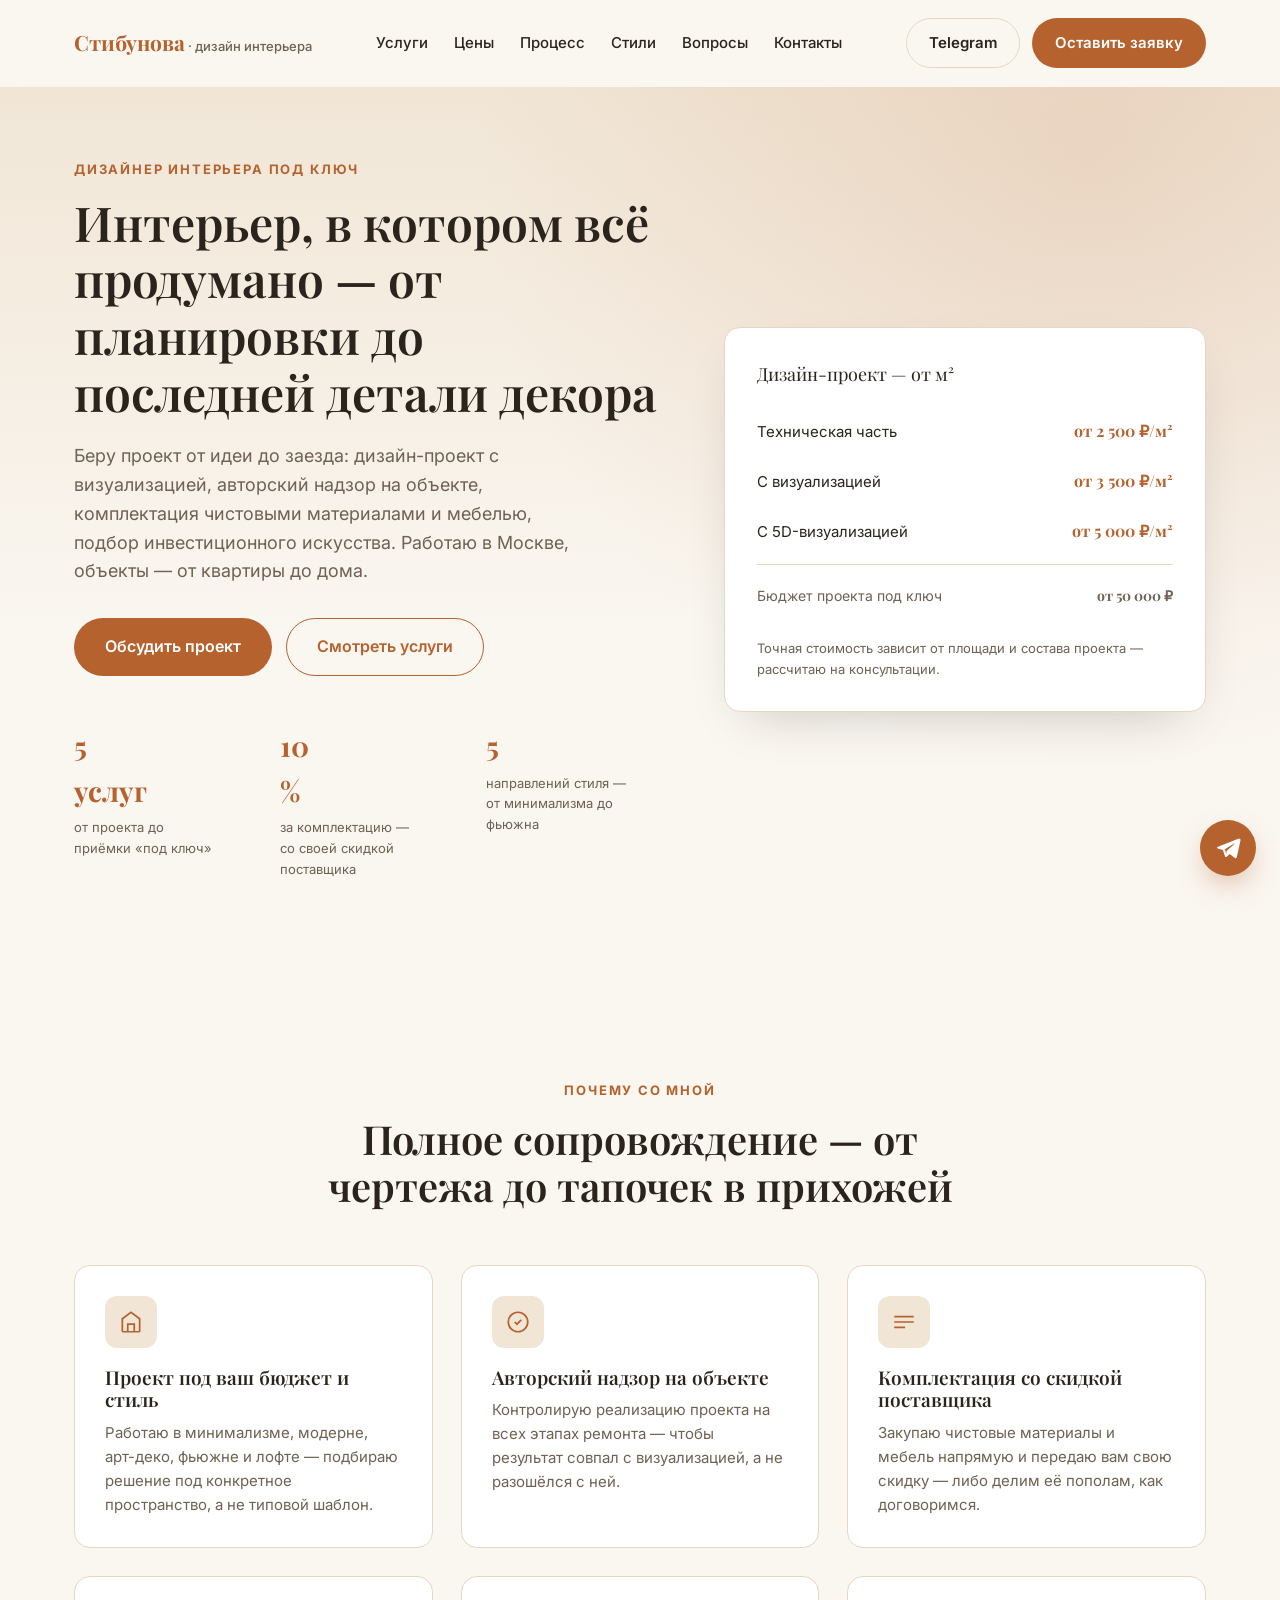
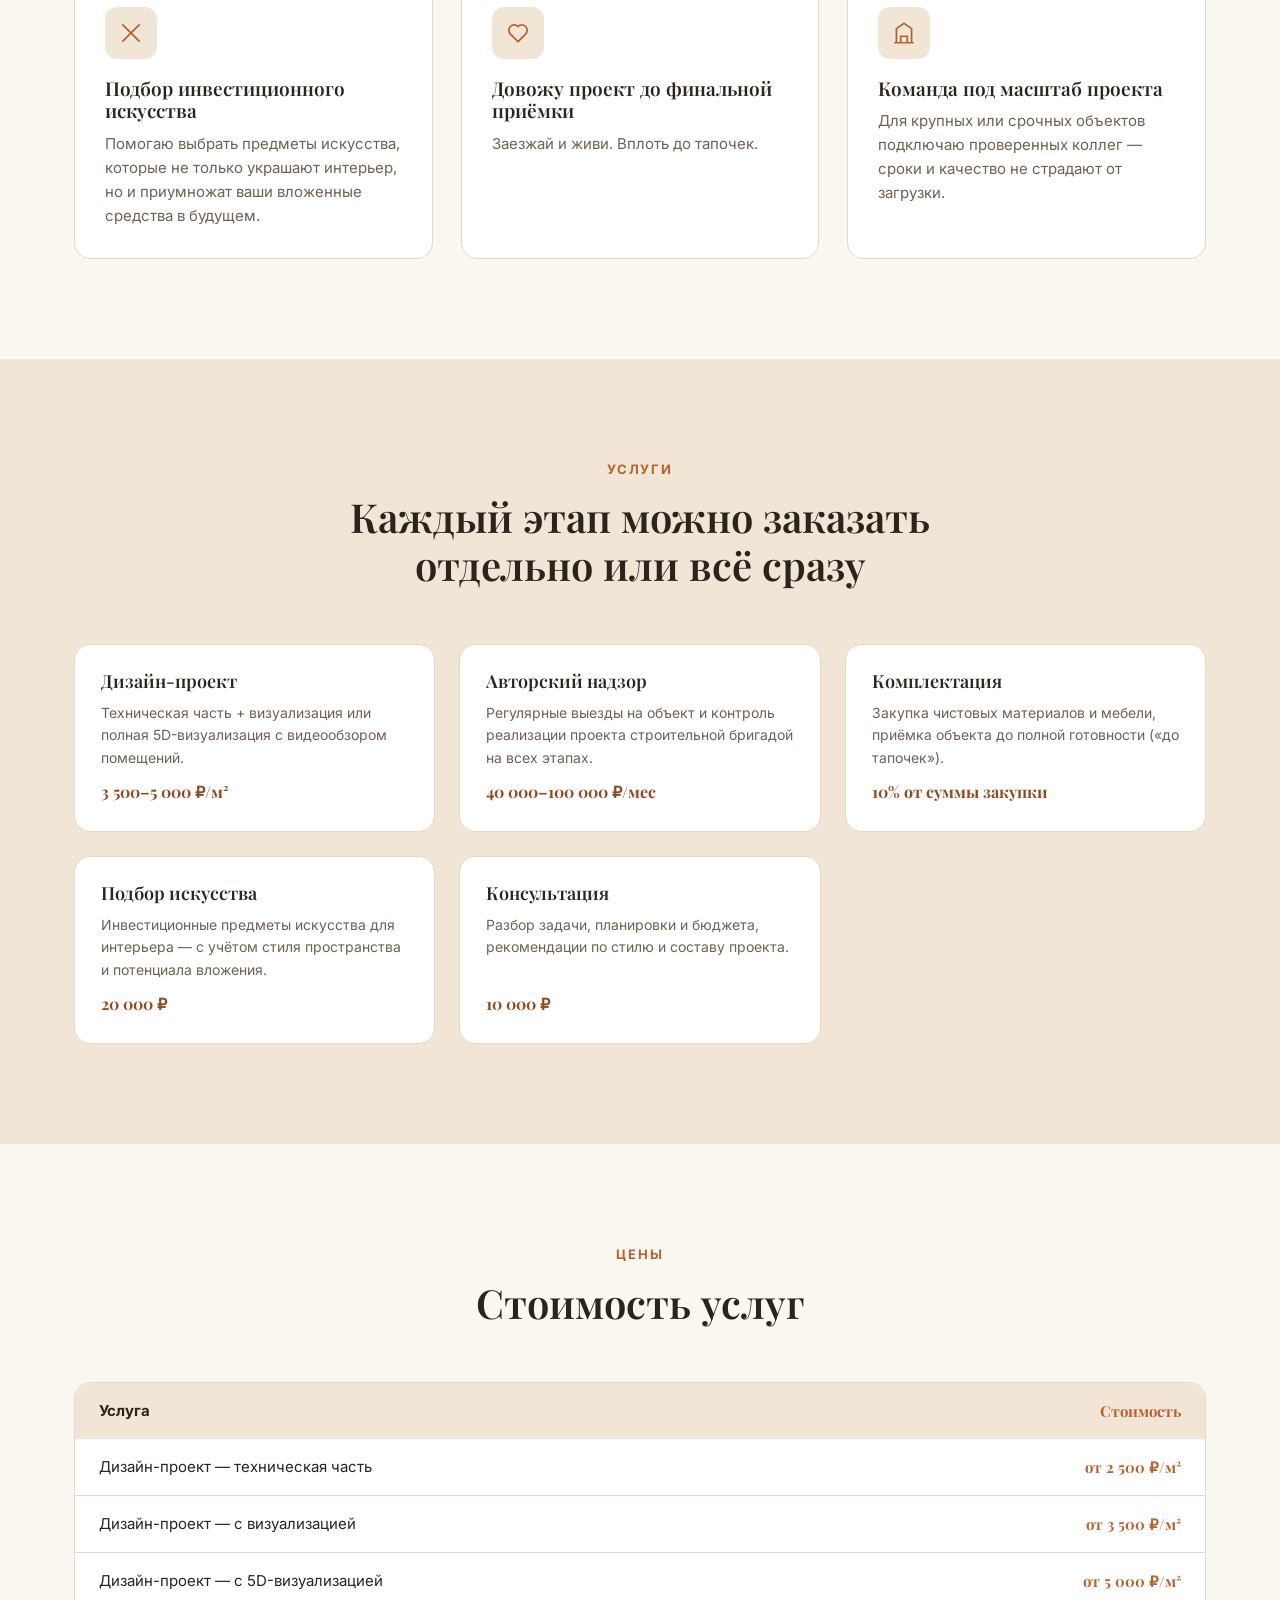
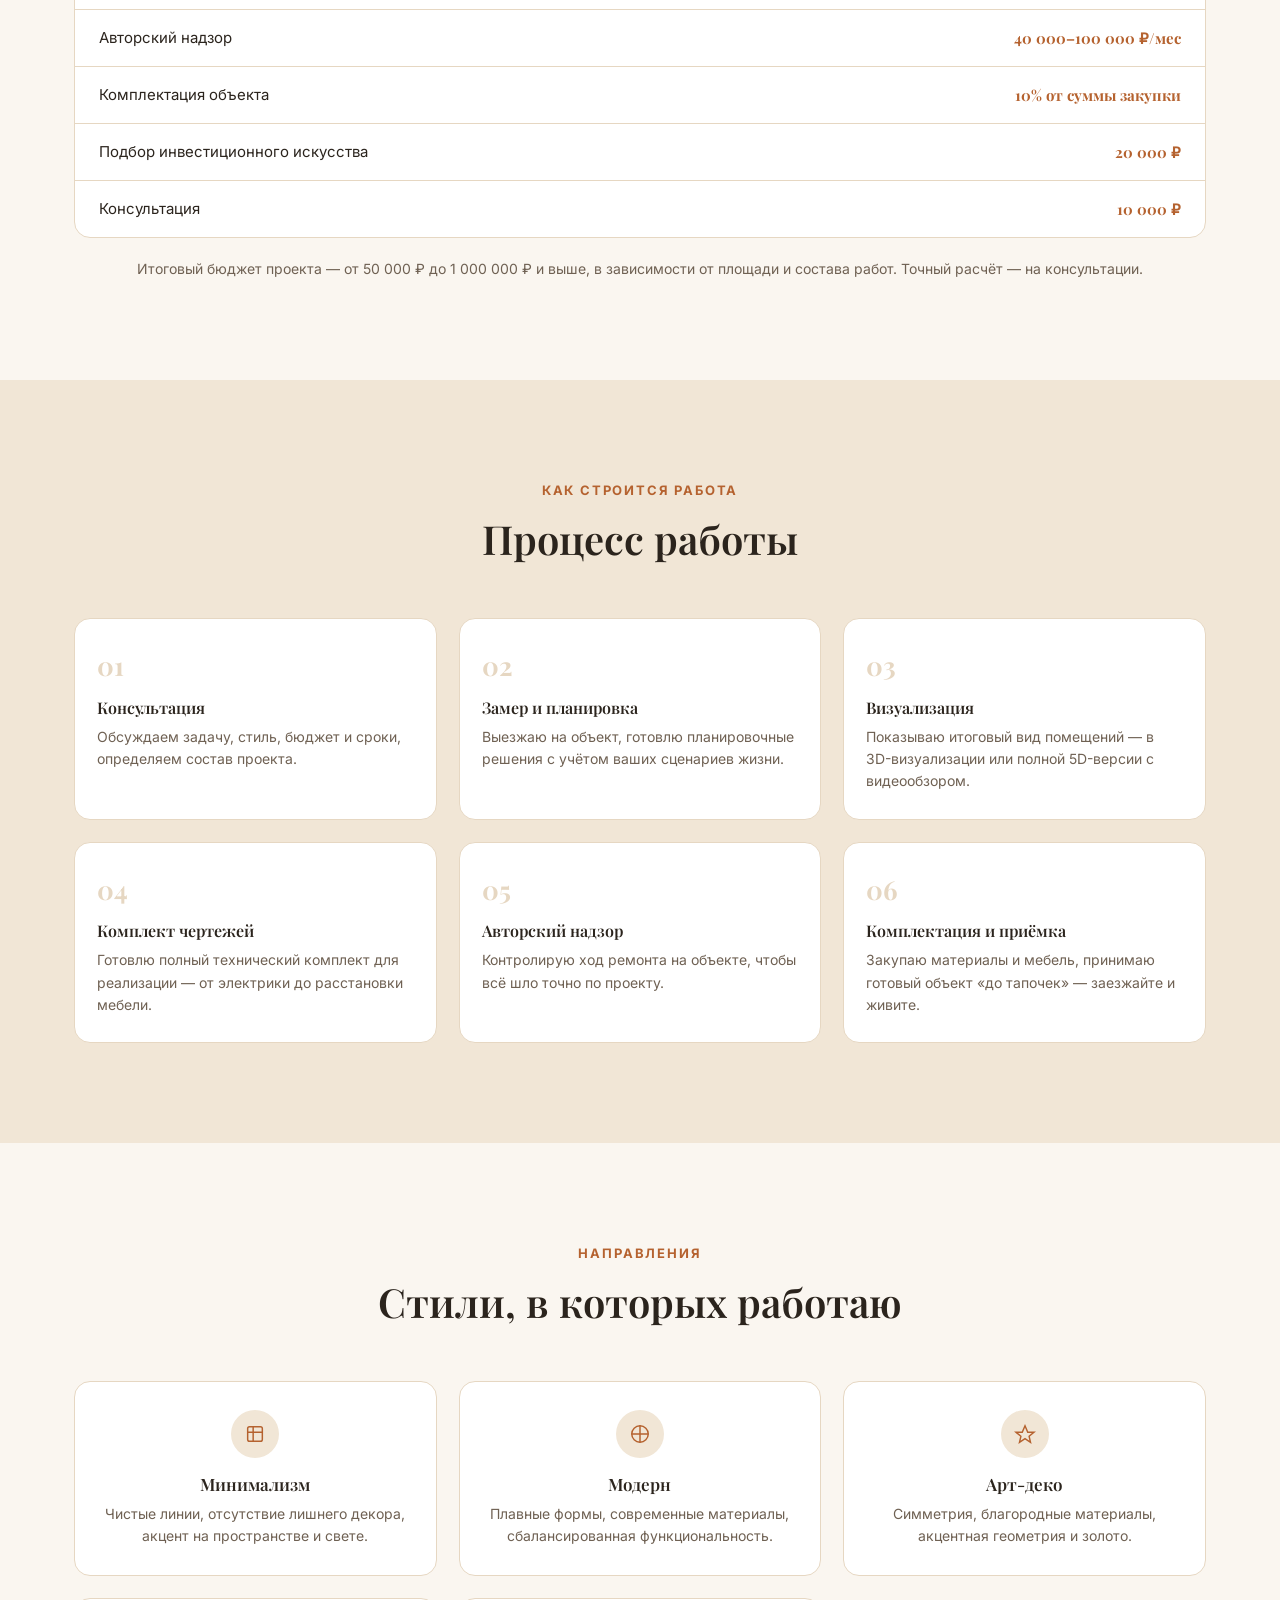
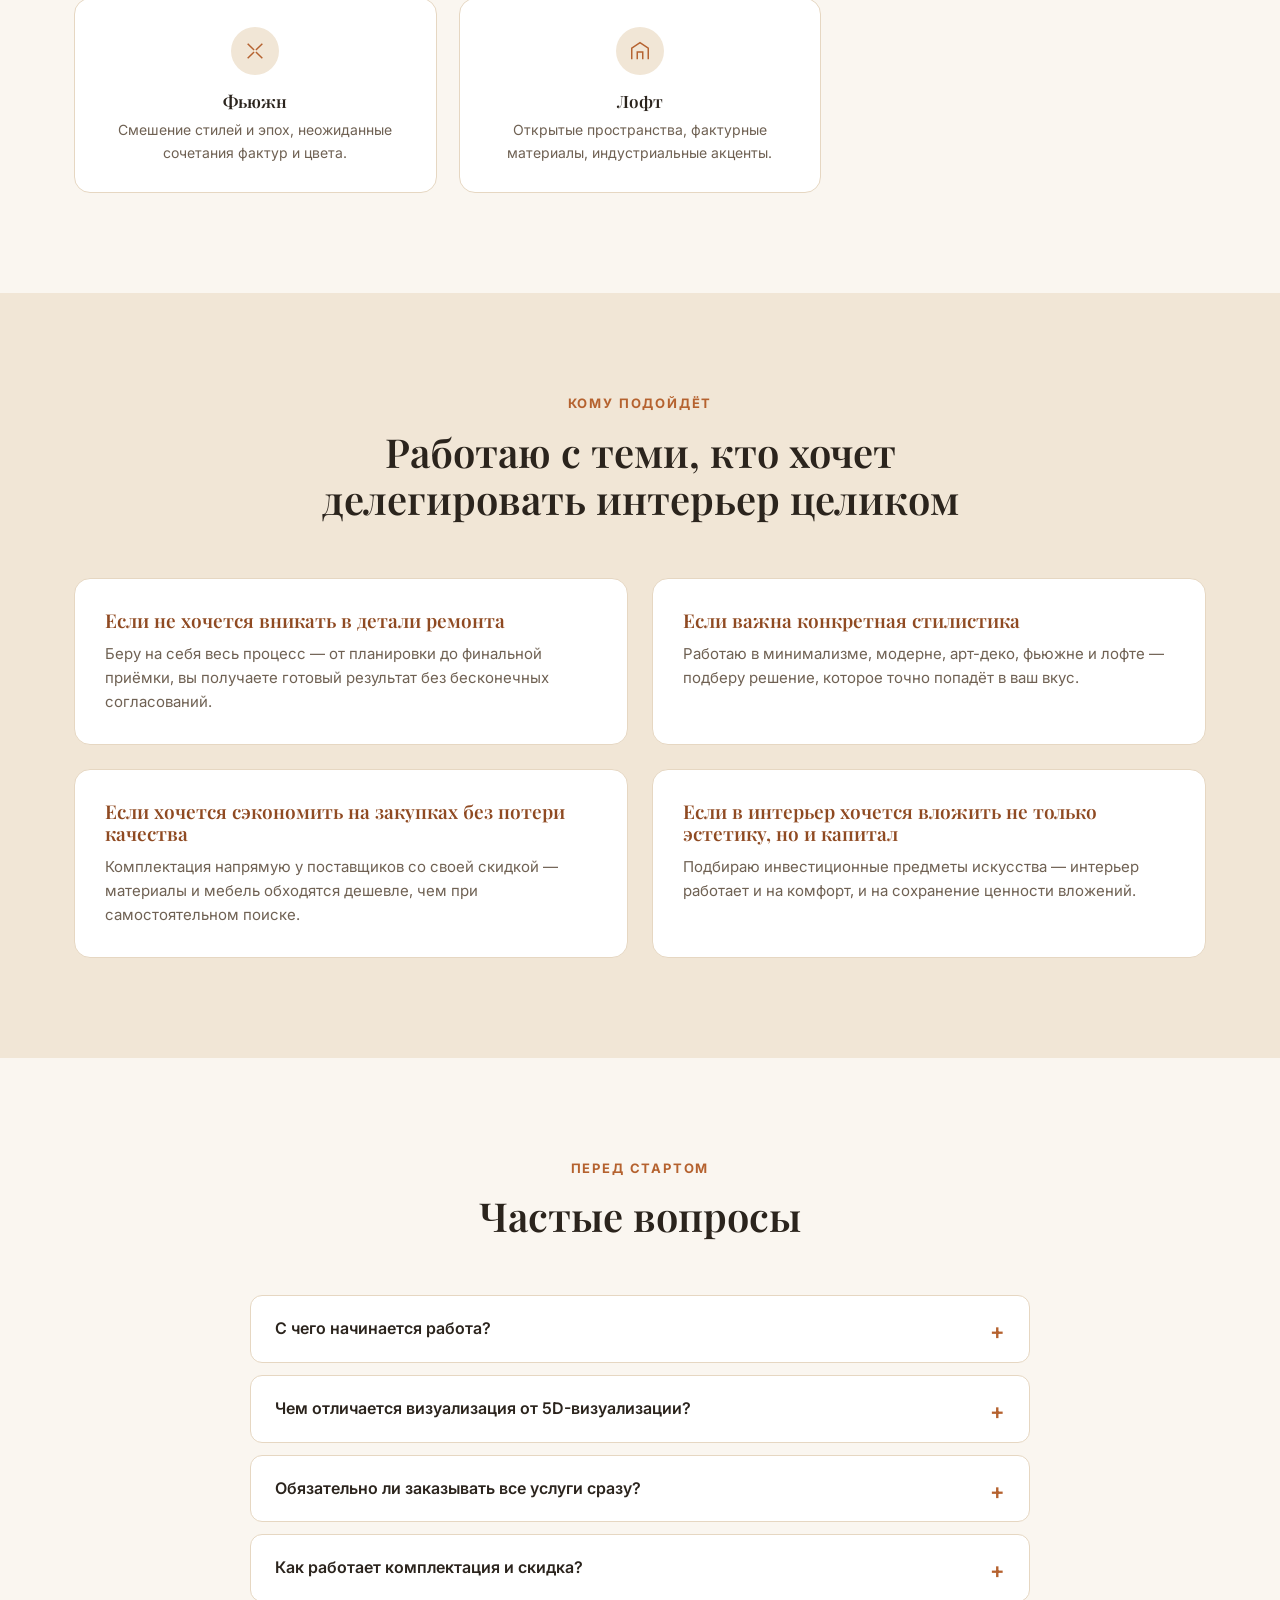
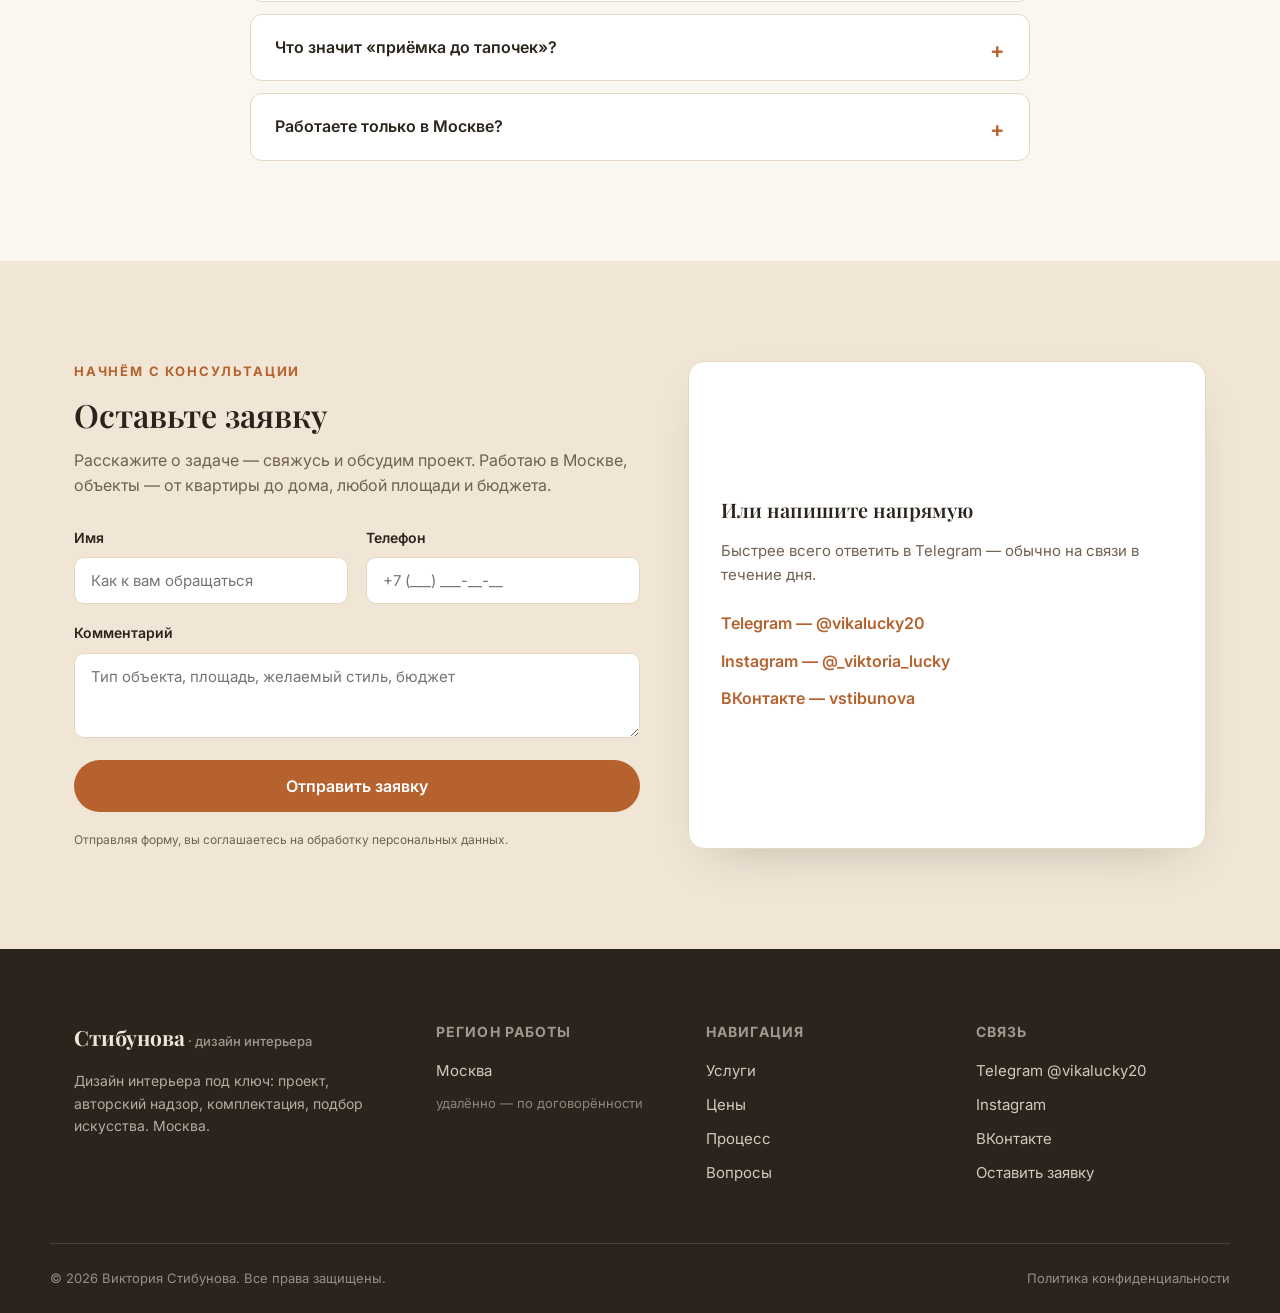
==== commit 44878b9f: "fix: убран непонятный показатель про бюджет проектов (был взят из Instagram, не из брифа) Co-Authore" ====
--- a/index.html
+++ b/index.html
@@ -45,7 +45,7 @@
           <a href="#services" class="btn btn--outline btn--lg">Смотреть услуги</a>
         </div>
         <div class="hero__stats">
-          <div class="stat"><span class="stat__num" data-target="800">0</span><span class="stat__suffix"> тыс ₽+</span><span class="stat__label">бюджет реализованных проектов</span></div>
+          <div class="stat"><span class="stat__num" data-target="5">0</span><span class="stat__suffix"> услуг</span><span class="stat__label">от проекта до приёмки «под ключ»</span></div>
           <div class="stat"><span class="stat__num" data-target="10">0</span><span class="stat__suffix"> %</span><span class="stat__label">за комплектацию — со своей скидкой поставщика</span></div>
           <div class="stat"><span class="stat__num" data-target="5">0</span><span class="stat__suffix"></span><span class="stat__label">направлений стиля — от минимализма до фьюжна</span></div>
         </div>
